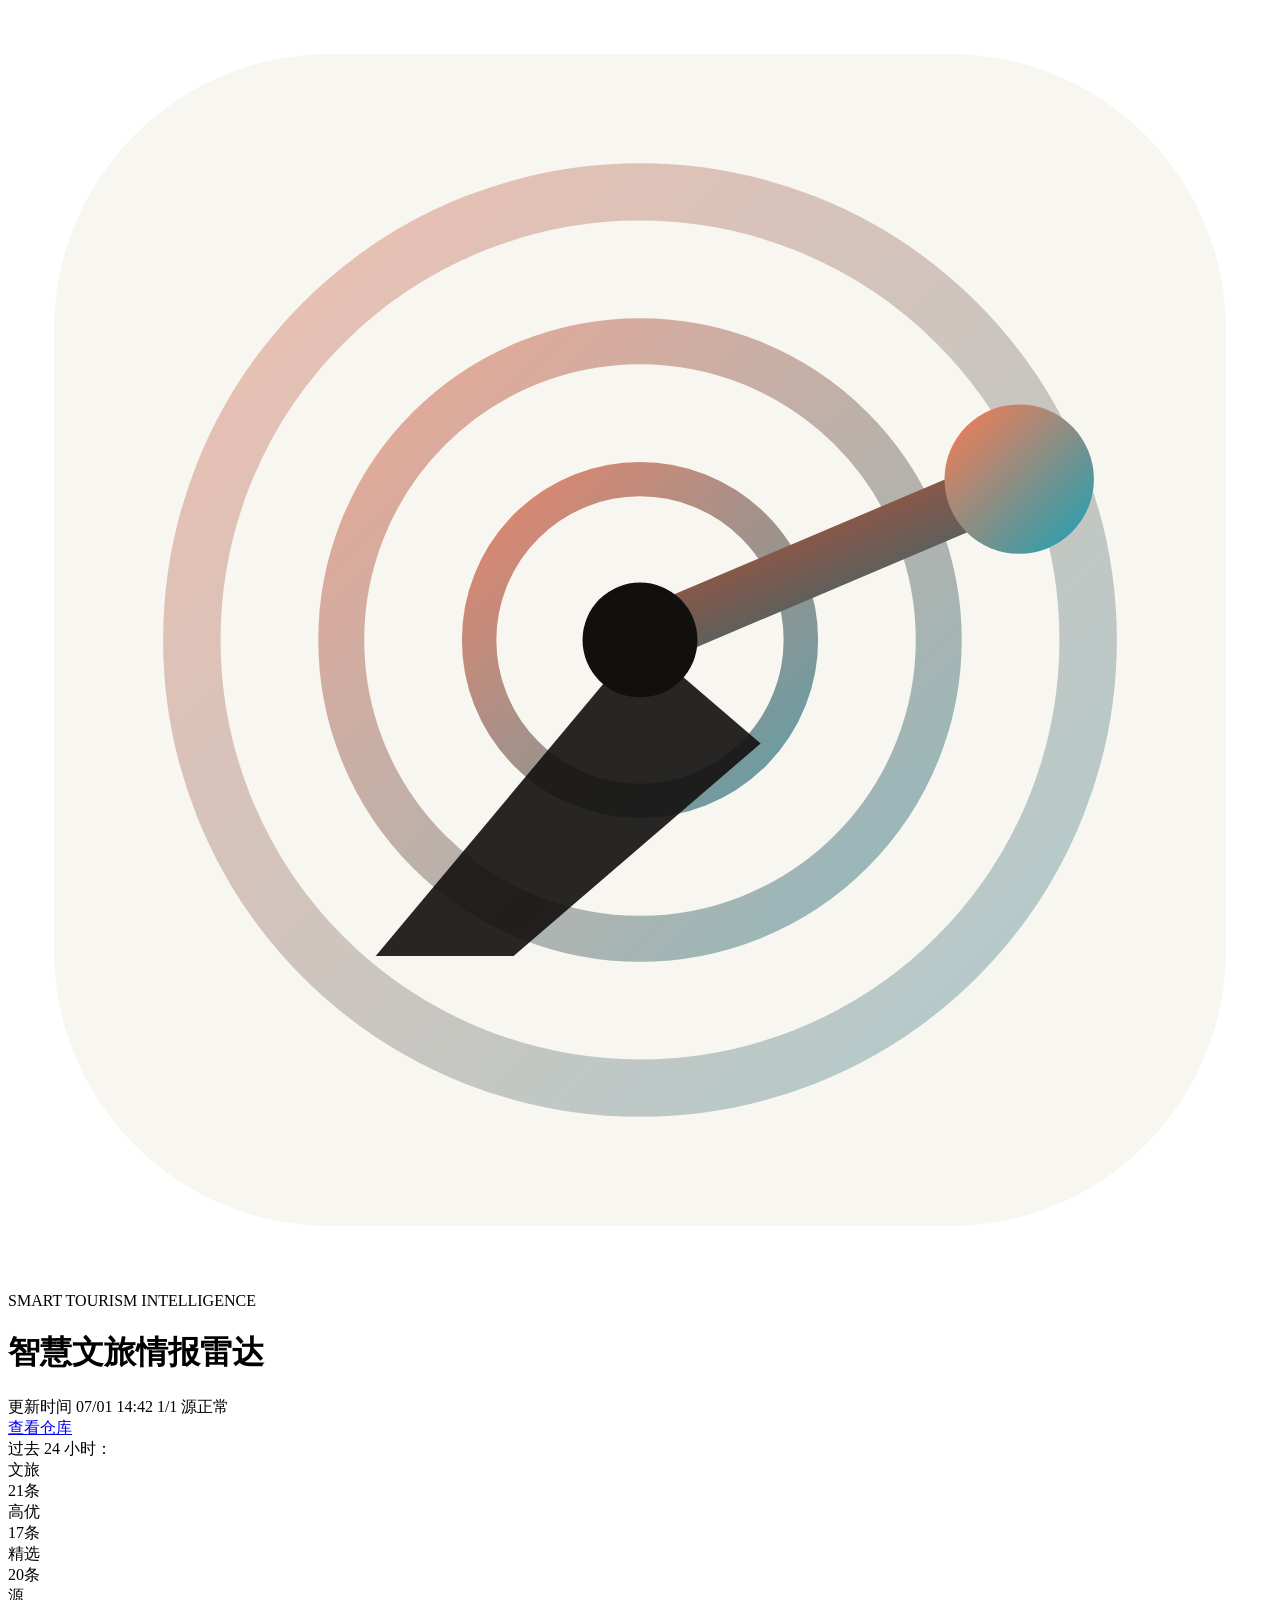
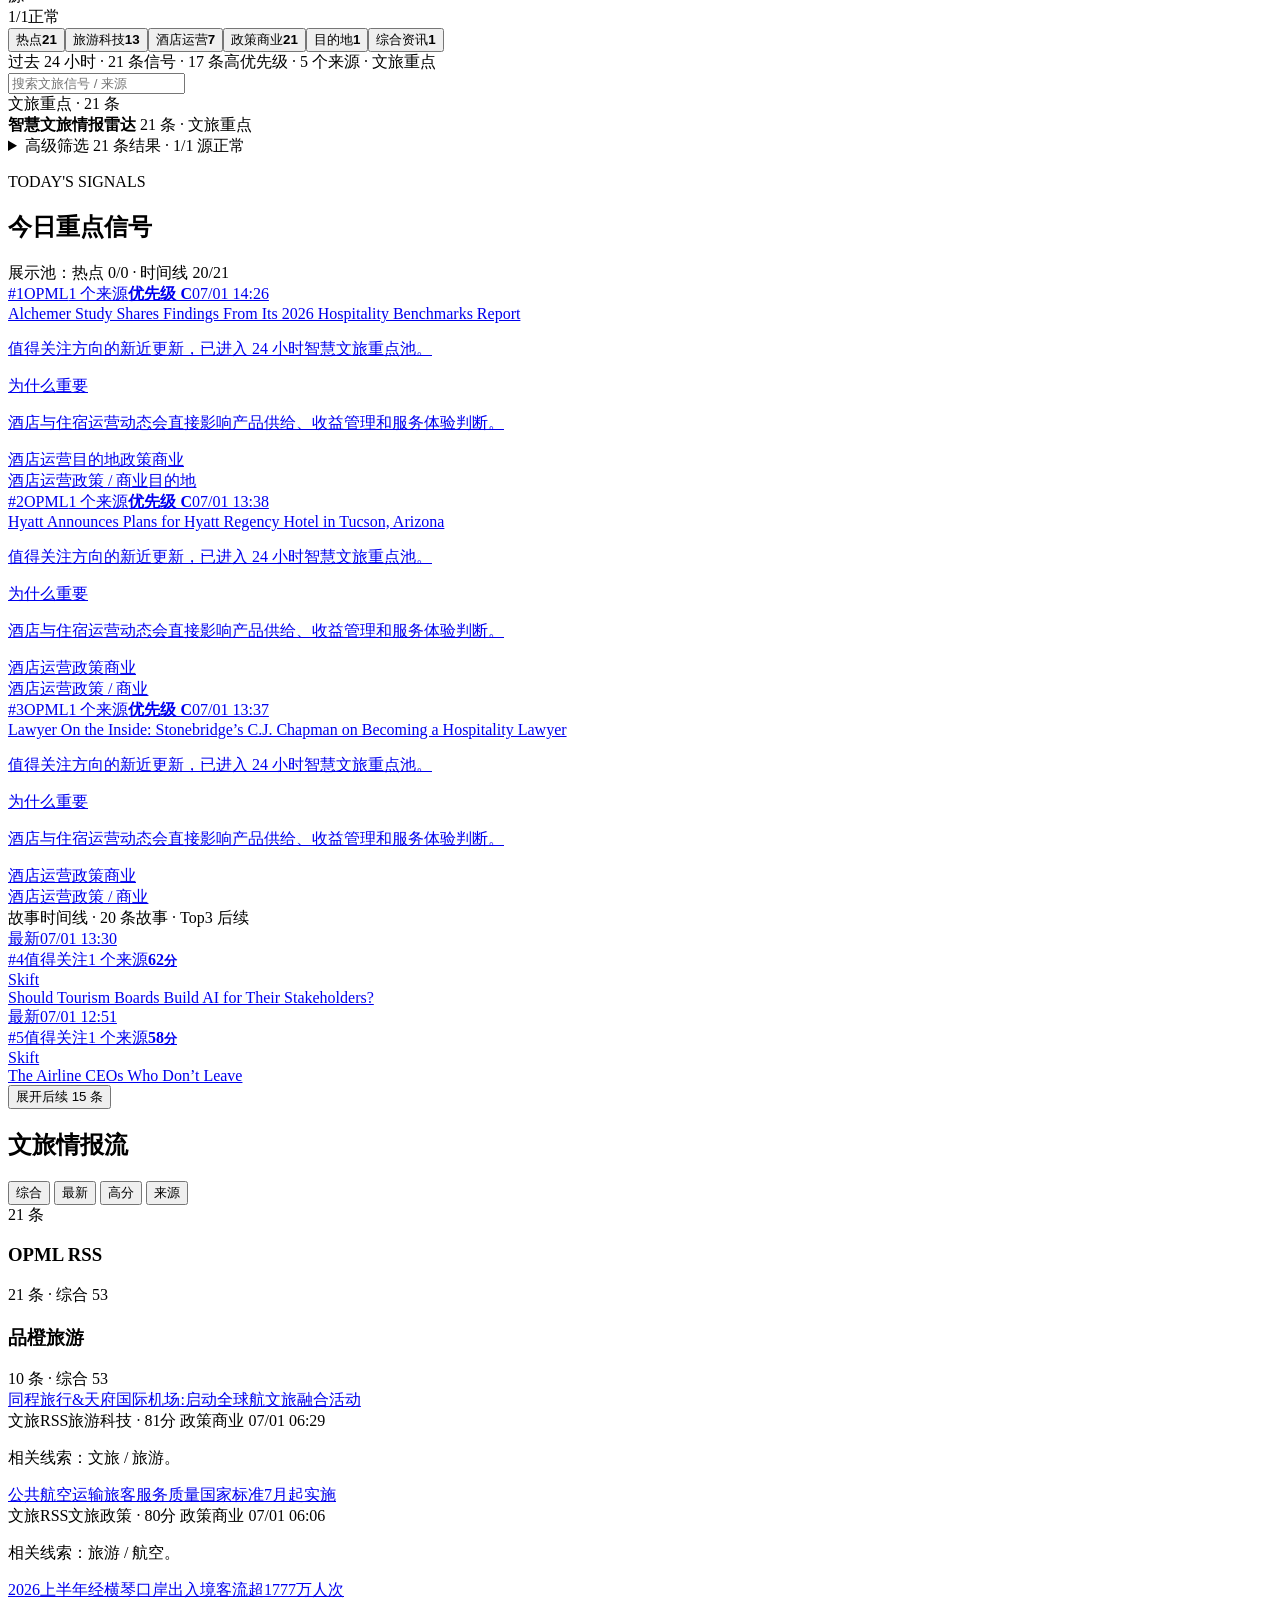
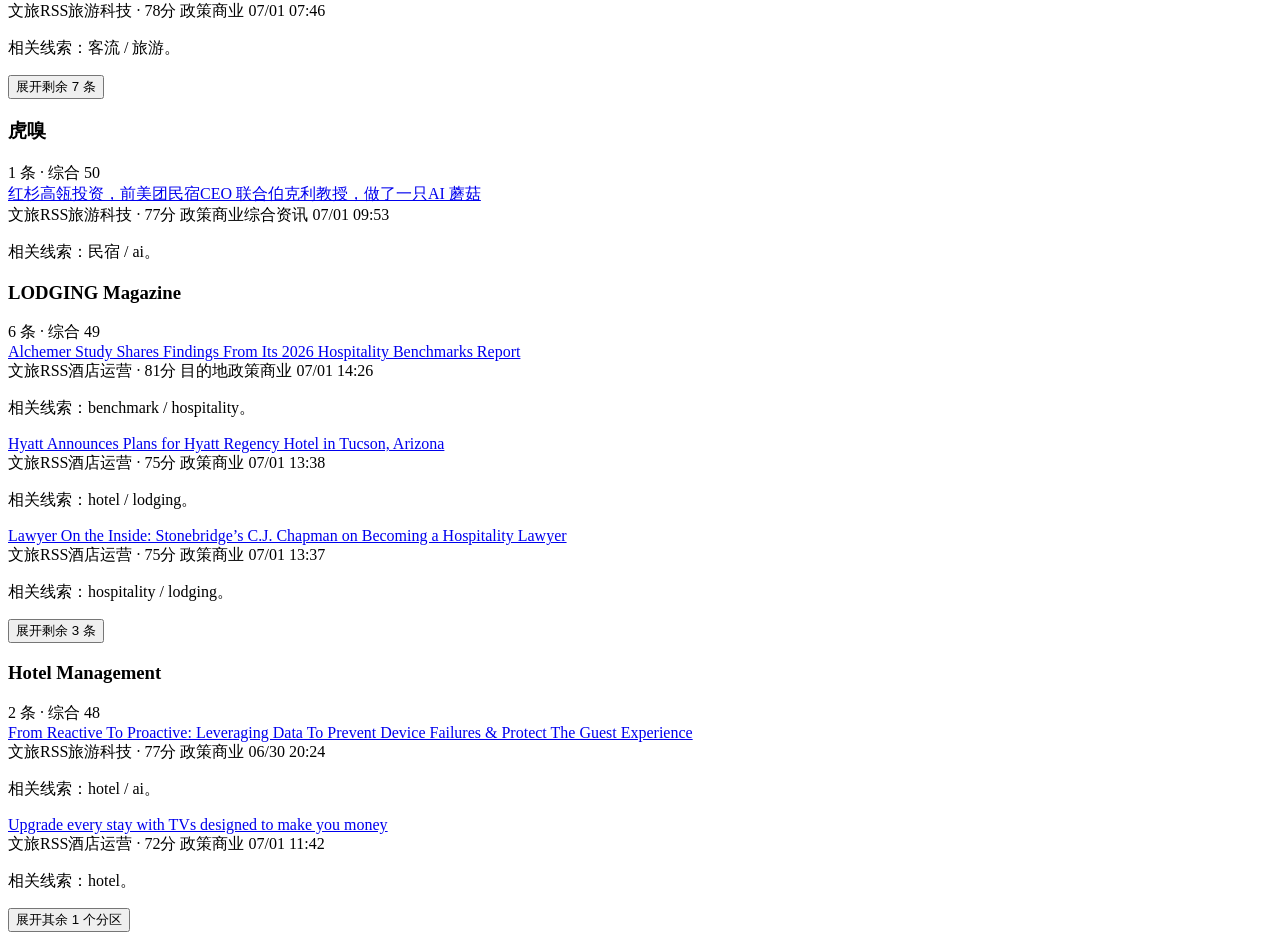
==== index.html @ 6b94579c "Switch site to smart tourism news" ====
<!doctype html>
<html lang="zh-CN">
  <head>
    <meta charset="UTF-8" />
    <meta name="viewport" content="width=device-width, initial-scale=1.0" />
    <title>智慧文旅情报雷达｜24 小时行业更新</title>
    <meta
      name="description"
      content="自动整理过去 24 小时值得看的智慧文旅、旅游科技、酒店运营、目的地和政策数据更新。"
    />
    <link rel="canonical" href="https://learnprompt.github.io/ai-news-radar/" />
    <meta property="og:title" content="智慧文旅情报雷达｜24 小时行业更新" />
    <meta
      property="og:description"
      content="自动整理过去 24 小时值得看的智慧文旅、旅游科技、酒店运营、目的地和政策数据更新。"
    />
    <meta property="og:type" content="website" />
    <meta property="og:url" content="https://learnprompt.github.io/ai-news-radar/" />
    <meta property="og:site_name" content="智慧文旅情报雷达" />
    <meta name="application-name" content="智慧文旅情报雷达" />
    <meta name="theme-color" content="#f6f6f2" />
    <meta name="mobile-web-app-capable" content="yes" />
    <meta name="apple-mobile-web-app-title" content="智慧文旅情报雷达" />
    <meta name="apple-mobile-web-app-capable" content="yes" />
    <meta name="apple-mobile-web-app-status-bar-style" content="default" />
    <meta name="twitter:card" content="summary" />
    <meta name="twitter:title" content="智慧文旅情报雷达｜24 小时行业更新" />
    <meta
      name="twitter:description"
      content="自动整理过去 24 小时值得看的智慧文旅、旅游科技、酒店运营、目的地和政策数据更新。"
    />
    <link rel="icon" href="./assets/logo.svg" type="image/svg+xml" />
    <link rel="icon" href="./assets/icons/favicon-32.png" sizes="32x32" type="image/png" />
    <link rel="apple-touch-icon" href="./assets/icons/apple-touch-icon.png" sizes="180x180" />
    <link rel="manifest" href="./site.webmanifest" />
    <link rel="stylesheet" href="./assets/styles.css?v=ui-polish-0626a" />
  </head>
  <body>
    <main class="shell">
      <header class="hero">
        <div class="hero-main">
          <div class="hero-headline">
            <img class="hero-logo" src="./assets/logo.svg" alt="智慧文旅情报雷达 Logo" />
            <div>
              <p class="hero-tag">SMART TOURISM INTELLIGENCE</p>
              <h1>智慧文旅情报雷达</h1>
            </div>
          </div>
        </div>
        <div class="hero-meta">
          <span class="updated-label">更新时间</span>
          <span class="updated" id="updatedAt">加载中...</span>
          <span class="source-status-pill" id="sourceStatusPill">源状态加载中</span>
          <div class="hero-links" aria-label="项目入口">
            <a
              class="hero-link"
              href="https://github.com/mizzlelover/ai-news"
              target="_blank"
              rel="noopener noreferrer"
            >查看仓库</a>
          </div>
        </div>

        <section class="stats" id="stats"></section>

        <section class="section-nav-wrap" aria-label="内容栏目">
          <div class="section-tabs" id="sectionTabs" role="tablist" aria-label="智慧文旅情报栏目"></div>
          <div class="section-summary" id="sectionSummary">正在整理栏目...</div>
        </section>
      </header>

      <section class="primary-controls">
        <input id="searchInput" type="search" placeholder="搜索文旅信号 / 来源" />
        <div class="mode-hint" id="modeHint">文旅重点</div>
      </section>

      <div class="sticky-summary-bar" aria-label="当前视图摘要">
        <strong>智慧文旅情报雷达</strong>
        <span id="stickySummaryText">正在整理 24 小时信号...</span>
      </div>

      <details class="advanced-panel">
        <summary>
          <span>高级筛选</span>
          <span class="advanced-summary" id="advancedSummary">加载中...</span>
        </summary>
        <div class="advanced-content">
          <div class="advanced-controls">
            <label class="field">
              <span>时间范围</span>
              <select id="timeRangeSelect" aria-label="时间范围">
                <option value="24h">过去 24 小时</option>
              </select>
            </label>
            <label class="field">
              <span>来源类型</span>
              <select id="sourceTypeSelect">
                <option value="">全部来源</option>
                <option value="official">官方 / 一手</option>
                <option value="media">精选媒体 / 日报</option>
                <option value="community">综合媒体</option>
                <option value="rss">RSS / OPML</option>
                <option value="aggregate">聚合源</option>
                <option value="advanced">进阶源</option>
              </select>
            </label>
            <label class="field">
              <span>内容类型</span>
              <select id="sectionSelect"></select>
            </label>
            <label class="field">
              <span>信号等级</span>
              <select id="signalLevelSelect">
                <option value="">全部信号</option>
                <option value="high">高优先级</option>
                <option value="curated">精选 / 官方</option>
                <option value="multi">多源验证</option>
              </select>
            </label>
            <label class="field">
              <span>具体来源</span>
              <select id="siteSelect">
                <option value="">全部站点</option>
              </select>
            </label>
            <div class="field">
              <span>显示模式</span>
              <div class="mode-switch">
                <button id="modeAiBtn" class="mode-btn active" type="button">文旅重点</button>
                <button id="modeAllBtn" class="mode-btn" type="button">全量</button>
              </div>
            </div>
            <label id="allDedupeWrap" class="all-dedupe" for="allDedupeToggle">
              <input id="allDedupeToggle" type="checkbox" checked />
              <span class="all-dedupe-dot"></span>
              <span id="allDedupeLabel">去重开</span>
            </label>
          </div>
          <div class="source-health" id="sourceHealth">源状态加载中...</div>
          <details class="source-detail-panel">
            <summary>查看源状态详情</summary>
            <div class="source-health-details" id="sourceHealthDetails"></div>
            <section class="coverage-strip" id="coverageStrip" aria-label="Source coverage status"></section>
            <section class="source-status-table" id="sourceStatusTable" aria-label="源状态详情"></section>
            <section class="site-pills" id="sitePills"></section>
          </details>
        </div>
      </details>

      <section class="bole-picks-wrap" aria-label="今日 Top 3" id="bolePicksWrap">
        <div class="bole-picks-head">
          <div>
            <p class="section-eyebrow">TODAY'S SIGNALS</p>
            <h2 id="topStoriesTitle">今日重点信号</h2>
          </div>
          <div class="bole-head-tools">
            <div class="bole-view-toggle" id="boleViewToggle" hidden>
              <button id="boleHotBtn" class="mode-btn" type="button">当前热点</button>
              <button id="boleTimelineBtn" class="mode-btn" type="button">时间线</button>
            </div>
            <span id="bolePicksMeta">按评分排序</span>
          </div>
        </div>
        <div id="bolePicksList" class="bole-board"></div>
      </section>

      <section class="waytoagi-wrap">
        <div class="waytoagi-head">
          <h2>专项更新</h2>
          <div class="waytoagi-tools">
            <div class="waytoagi-switch">
              <button id="waytoagiTodayBtn" class="waytoagi-btn active" type="button">最近更新日</button>
              <button id="waytoagi7dBtn" class="waytoagi-btn" type="button">近7日</button>
            </div>
            <span id="waytoagiUpdatedAt">加载中...</span>
          </div>
        </div>
        <div id="waytoagiMeta" class="waytoagi-meta"></div>
        <div id="waytoagiList" class="waytoagi-list"></div>
      </section>

      <section class="list-wrap">
        <div class="list-head">
          <h2 id="listTitle">全量文旅情报源</h2>
          <div class="list-head-tools">
            <div class="list-sort-tools" id="listSortTools" role="group" aria-label="全量列表排序">
              <button class="list-sort-btn active" type="button" data-sort="priority" title="综合来源权重、文旅相关度、新鲜度与信号强度">综合</button>
              <button class="list-sort-btn" type="button" data-sort="latest" title="按发布时间或发现时间倒序">最新</button>
              <button class="list-sort-btn" type="button" data-sort="ai" title="按高相关度信号倒序">高分</button>
              <button class="list-sort-btn" type="button" data-sort="source" title="按来源聚合度整理">来源</button>
            </div>
            <span id="resultCount">0 条</span>
          </div>
        </div>
        <div id="newsList" class="news-list"></div>
      </section>

    </main>

    <template id="itemTpl">
      <article class="news-card">
        <a class="title" target="_blank" rel="noopener noreferrer"></a>
        <div class="meta-row">
          <span class="site"></span>
          <span class="category"></span>
          <span class="source"></span>
          <time class="time"></time>
        </div>
        <p class="news-summary"></p>
      </article>
    </template>

    <script src="https://cdn.jsdelivr.net/npm/gsap@3.13.0/dist/gsap.min.js" integrity="sha384-HOvlOYPIs/zjoIkWUGXkVmXsjr8GuZLV+Q+rcPwmJOVZVpvTSXQChiN4t9Euv9Vc" crossorigin="anonymous" defer></script>
    <script src="./assets/motion.js?v=ui-adjustment-0620a" defer></script>
    <script src="./assets/app.js?v=ui-polish-0626a" defer></script>
  </body>
</html>
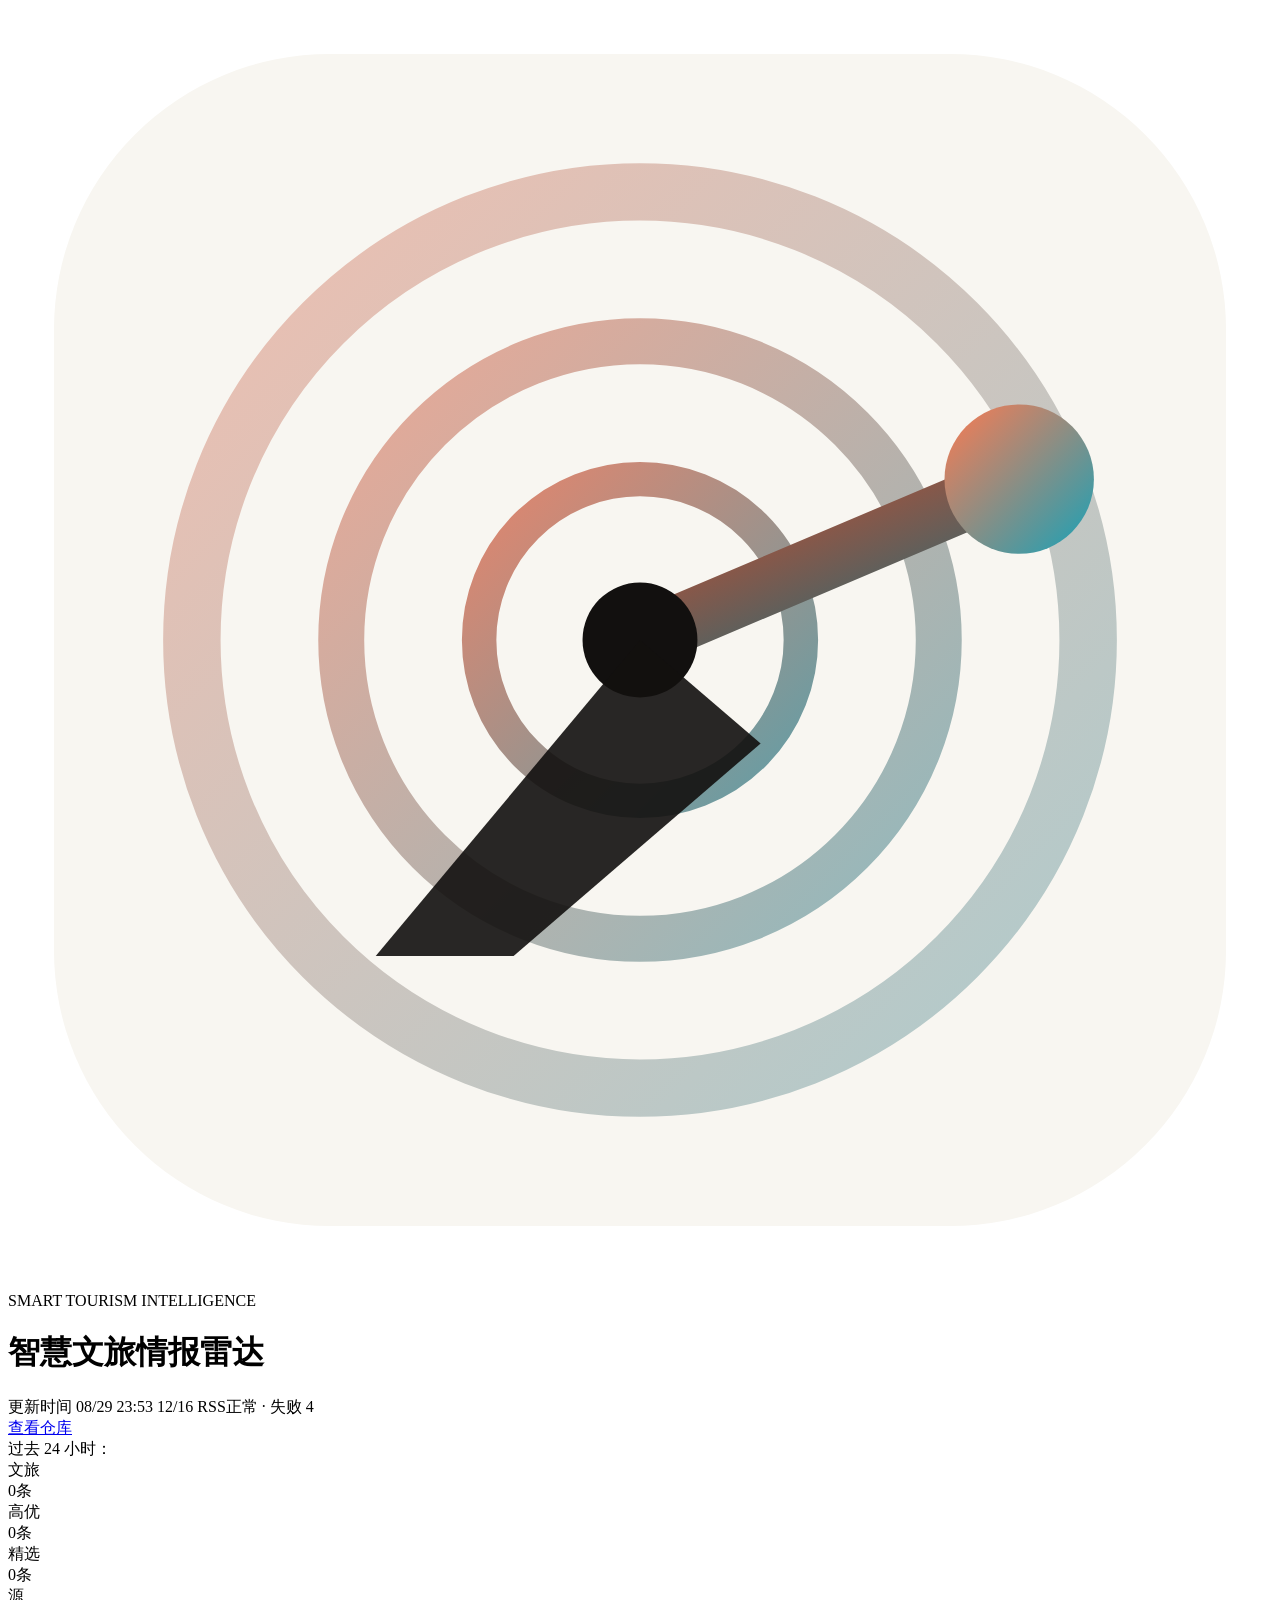
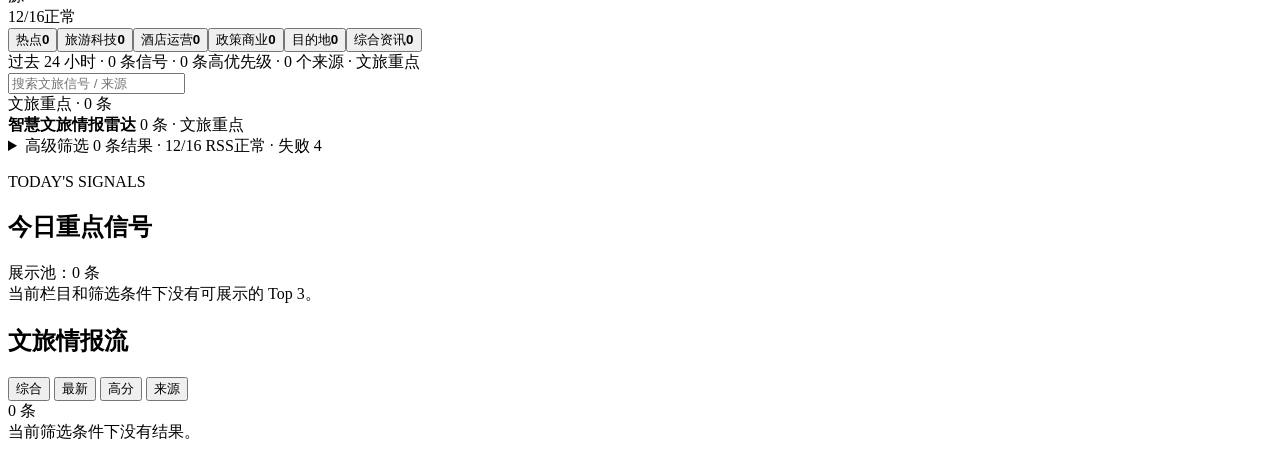
==== commit 5ea258c1: "docs: rename project to private intelligence observatory" ====
--- a/index.html
+++ b/index.html
@@ -54,7 +54,7 @@
           <div class="hero-links" aria-label="项目入口">
             <a
               class="hero-link"
-              href="https://github.com/mizzlelover/ai-news"
+              href="https://github.com/mizzlelover/private-intelligence-observatory"
               target="_blank"
               rel="noopener noreferrer"
             >查看仓库</a>
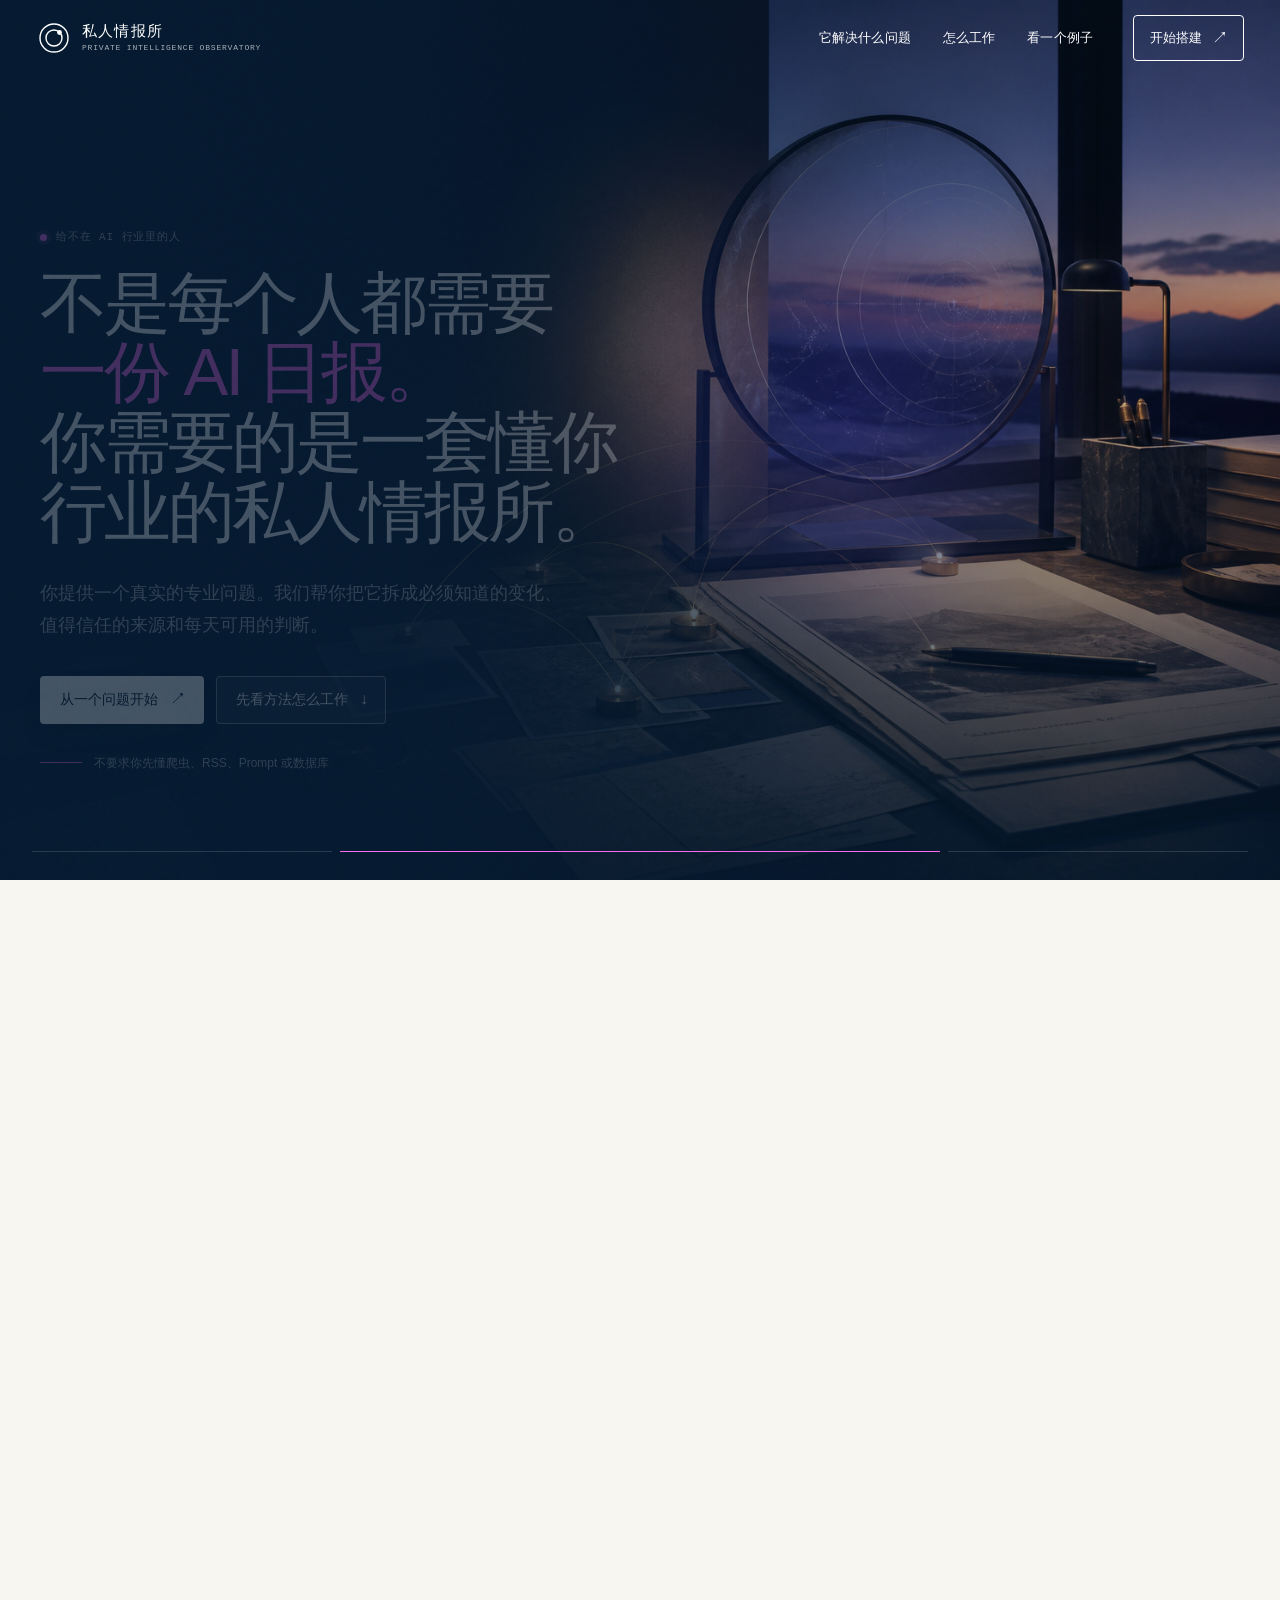
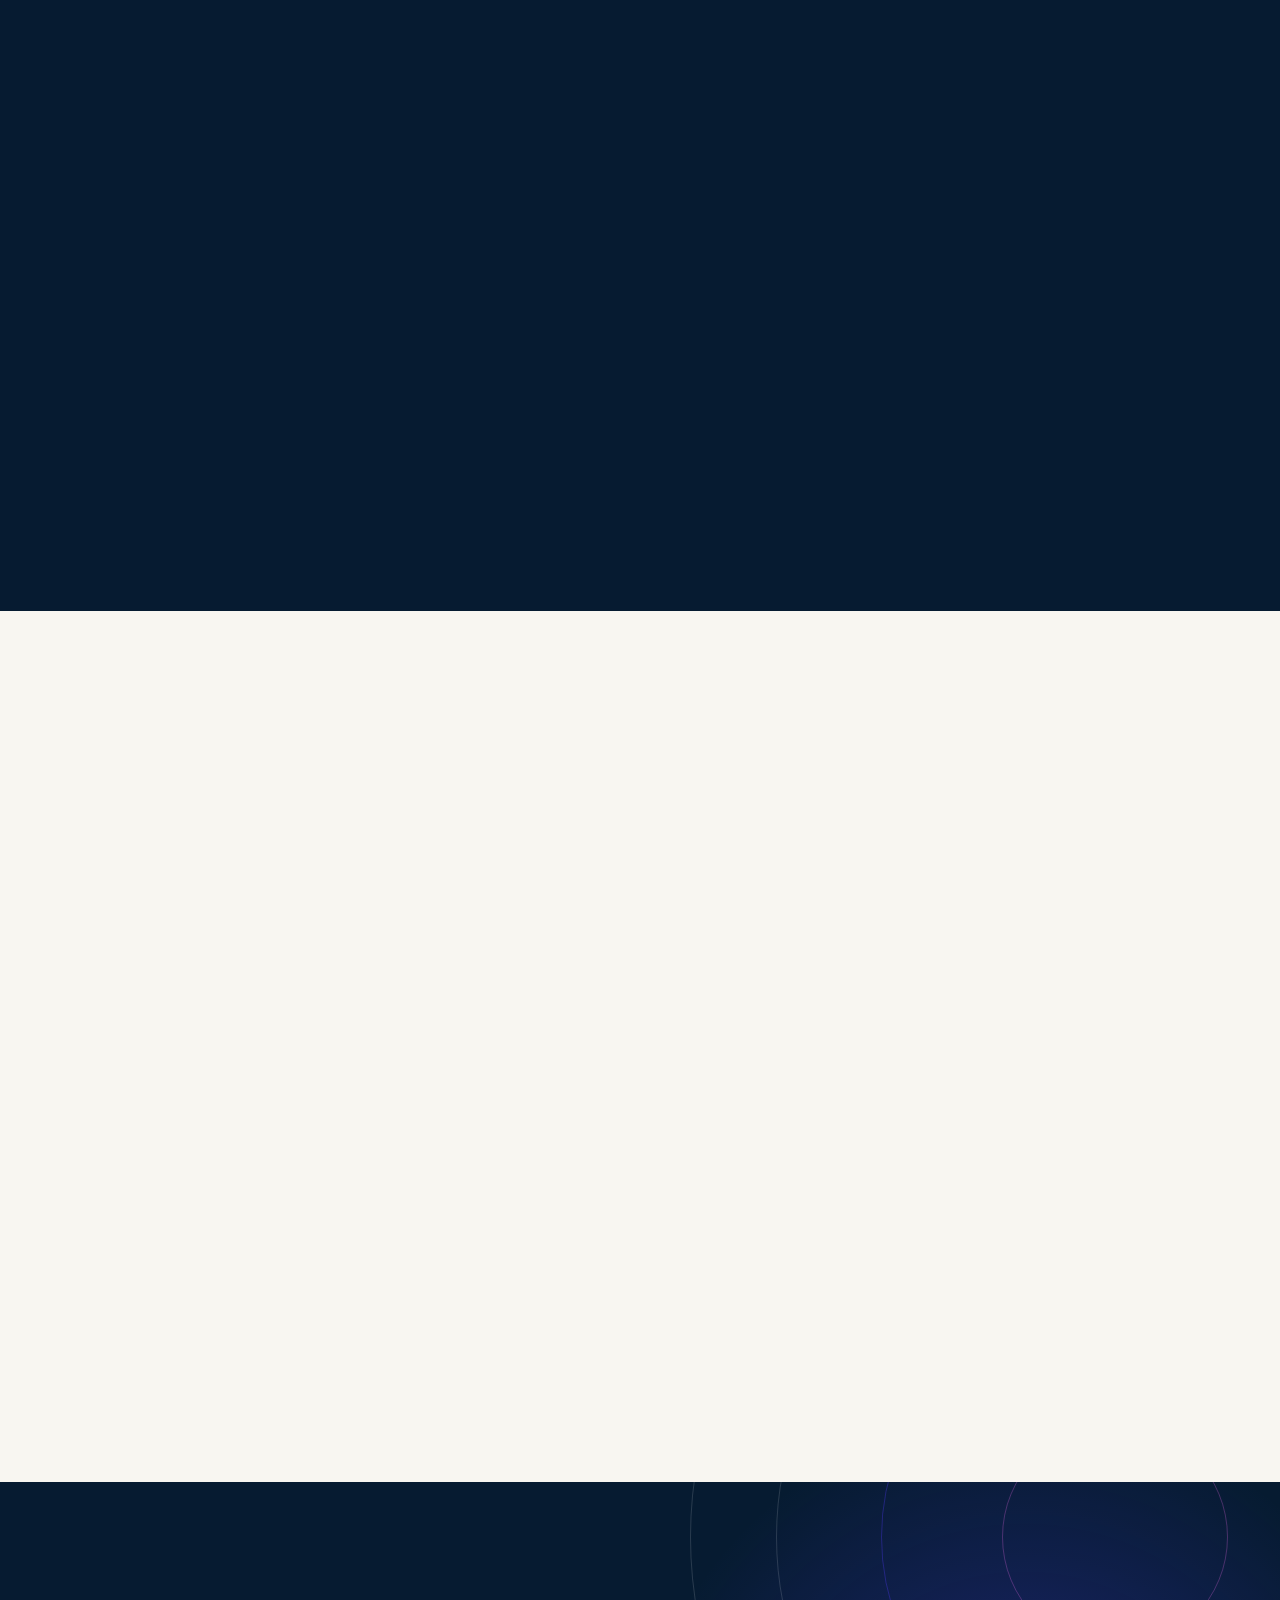
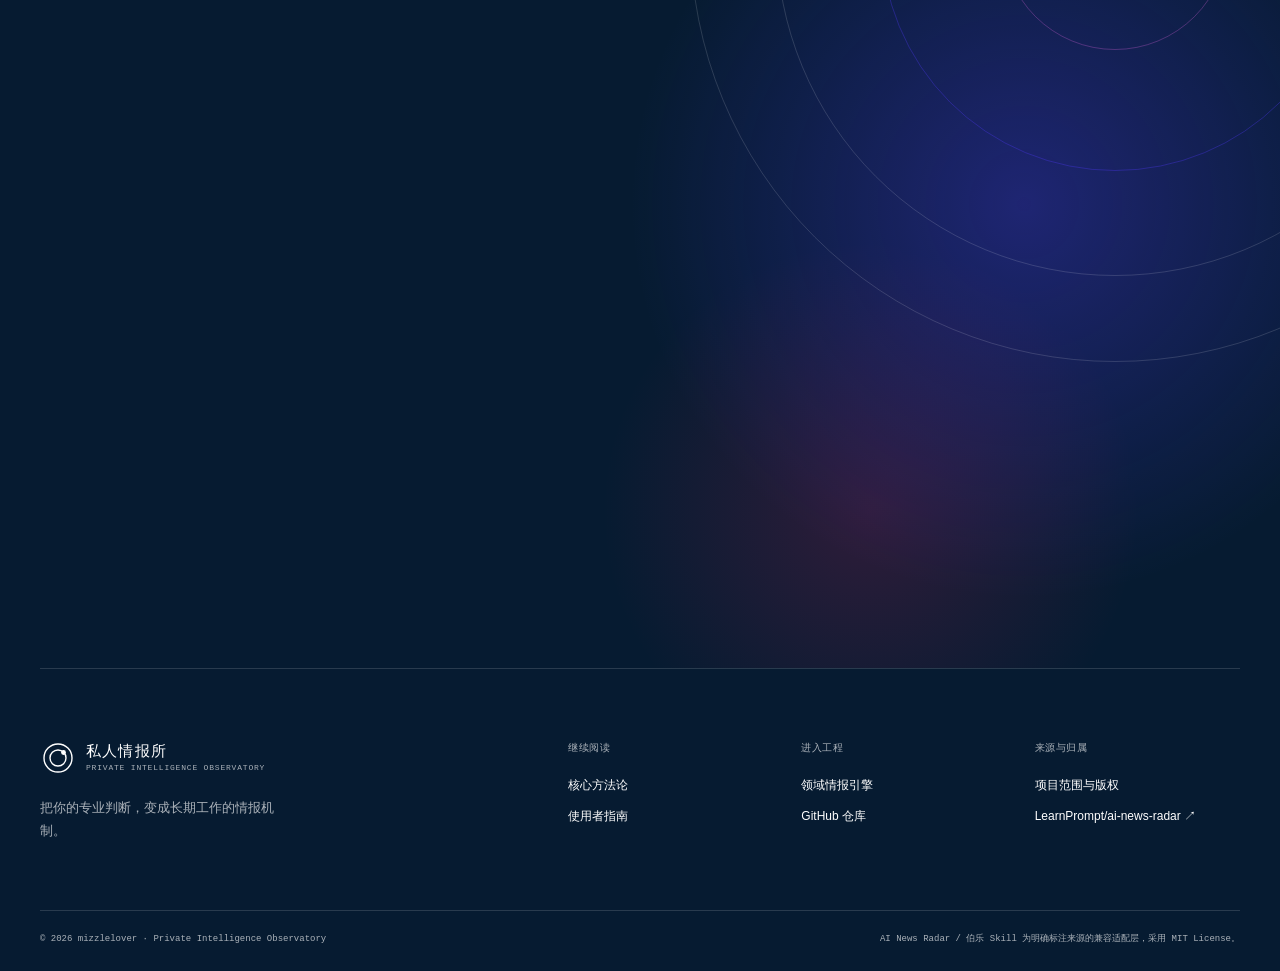
==== commit 0cc81829: "feat: make observatory the public home" ====
--- a/index.html
+++ b/index.html
@@ -1,217 +1,27 @@
 <!doctype html>
 <html lang="zh-CN">
   <head>
-    <meta charset="UTF-8" />
-    <meta name="viewport" content="width=device-width, initial-scale=1.0" />
-    <title>智慧文旅情报雷达｜24 小时行业更新</title>
-    <meta
-      name="description"
-      content="自动整理过去 24 小时值得看的智慧文旅、旅游科技、酒店运营、目的地和政策数据更新。"
-    />
-    <link rel="canonical" href="https://learnprompt.github.io/ai-news-radar/" />
-    <meta property="og:title" content="智慧文旅情报雷达｜24 小时行业更新" />
-    <meta
-      property="og:description"
-      content="自动整理过去 24 小时值得看的智慧文旅、旅游科技、酒店运营、目的地和政策数据更新。"
-    />
-    <meta property="og:type" content="website" />
-    <meta property="og:url" content="https://learnprompt.github.io/ai-news-radar/" />
-    <meta property="og:site_name" content="智慧文旅情报雷达" />
-    <meta name="application-name" content="智慧文旅情报雷达" />
-    <meta name="theme-color" content="#f6f6f2" />
-    <meta name="mobile-web-app-capable" content="yes" />
-    <meta name="apple-mobile-web-app-title" content="智慧文旅情报雷达" />
-    <meta name="apple-mobile-web-app-capable" content="yes" />
-    <meta name="apple-mobile-web-app-status-bar-style" content="default" />
-    <meta name="twitter:card" content="summary" />
-    <meta name="twitter:title" content="智慧文旅情报雷达｜24 小时行业更新" />
-    <meta
-      name="twitter:description"
-      content="自动整理过去 24 小时值得看的智慧文旅、旅游科技、酒店运营、目的地和政策数据更新。"
-    />
-    <link rel="icon" href="./assets/logo.svg" type="image/svg+xml" />
-    <link rel="icon" href="./assets/icons/favicon-32.png" sizes="32x32" type="image/png" />
-    <link rel="apple-touch-icon" href="./assets/icons/apple-touch-icon.png" sizes="180x180" />
-    <link rel="manifest" href="./site.webmanifest" />
-    <link rel="stylesheet" href="./assets/styles.css?v=ui-polish-0626a" />
+    <meta charset="utf-8" />
+    <meta name="viewport" content="width=device-width, initial-scale=1" />
+    <meta name="theme-color" content="#061B31" />
+    <meta http-equiv="refresh" content="0; url=./demo/" />
+    <link rel="canonical" href="https://mizzlelover.github.io/private-intelligence-observatory/demo/" />
+    <title>私人情报所｜为你的专业领域建立自己的情报系统</title>
+    <meta name="description" content="你提供专业问题，私人情报所把它变成长期工作的情报机制。" />
+    <style>
+      :root { color-scheme: dark; }
+      body { min-height: 100vh; margin: 0; display: grid; place-items: center; color: #FFFFFF; background: #061B31; font: 16px/1.7 -apple-system, BlinkMacSystemFont, "PingFang SC", "Microsoft YaHei", sans-serif; }
+      main { width: min(640px, calc(100% - 48px)); }
+      p { color: rgb(255 255 255 / 66%); }
+      a { display: inline-block; margin-top: 12px; padding: 12px 18px; color: #061B31; background: #FFFFFF; text-decoration: none; border-radius: 4px; }
+    </style>
   </head>
   <body>
-    <main class="shell">
-      <header class="hero">
-        <div class="hero-main">
-          <div class="hero-headline">
-            <img class="hero-logo" src="./assets/logo.svg" alt="智慧文旅情报雷达 Logo" />
-            <div>
-              <p class="hero-tag">SMART TOURISM INTELLIGENCE</p>
-              <h1>智慧文旅情报雷达</h1>
-            </div>
-          </div>
-        </div>
-        <div class="hero-meta">
-          <span class="updated-label">更新时间</span>
-          <span class="updated" id="updatedAt">加载中...</span>
-          <span class="source-status-pill" id="sourceStatusPill">源状态加载中</span>
-          <div class="hero-links" aria-label="项目入口">
-            <a
-              class="hero-link"
-              href="https://github.com/mizzlelover/private-intelligence-observatory"
-              target="_blank"
-              rel="noopener noreferrer"
-            >查看仓库</a>
-          </div>
-        </div>
-
-        <section class="stats" id="stats"></section>
-
-        <section class="section-nav-wrap" aria-label="内容栏目">
-          <div class="section-tabs" id="sectionTabs" role="tablist" aria-label="智慧文旅情报栏目"></div>
-          <div class="section-summary" id="sectionSummary">正在整理栏目...</div>
-        </section>
-      </header>
-
-      <section class="primary-controls">
-        <input id="searchInput" type="search" placeholder="搜索文旅信号 / 来源" />
-        <div class="mode-hint" id="modeHint">文旅重点</div>
-      </section>
-
-      <div class="sticky-summary-bar" aria-label="当前视图摘要">
-        <strong>智慧文旅情报雷达</strong>
-        <span id="stickySummaryText">正在整理 24 小时信号...</span>
-      </div>
-
-      <details class="advanced-panel">
-        <summary>
-          <span>高级筛选</span>
-          <span class="advanced-summary" id="advancedSummary">加载中...</span>
-        </summary>
-        <div class="advanced-content">
-          <div class="advanced-controls">
-            <label class="field">
-              <span>时间范围</span>
-              <select id="timeRangeSelect" aria-label="时间范围">
-                <option value="24h">过去 24 小时</option>
-              </select>
-            </label>
-            <label class="field">
-              <span>来源类型</span>
-              <select id="sourceTypeSelect">
-                <option value="">全部来源</option>
-                <option value="official">官方 / 一手</option>
-                <option value="media">精选媒体 / 日报</option>
-                <option value="community">综合媒体</option>
-                <option value="rss">RSS / OPML</option>
-                <option value="aggregate">聚合源</option>
-                <option value="advanced">进阶源</option>
-              </select>
-            </label>
-            <label class="field">
-              <span>内容类型</span>
-              <select id="sectionSelect"></select>
-            </label>
-            <label class="field">
-              <span>信号等级</span>
-              <select id="signalLevelSelect">
-                <option value="">全部信号</option>
-                <option value="high">高优先级</option>
-                <option value="curated">精选 / 官方</option>
-                <option value="multi">多源验证</option>
-              </select>
-            </label>
-            <label class="field">
-              <span>具体来源</span>
-              <select id="siteSelect">
-                <option value="">全部站点</option>
-              </select>
-            </label>
-            <div class="field">
-              <span>显示模式</span>
-              <div class="mode-switch">
-                <button id="modeAiBtn" class="mode-btn active" type="button">文旅重点</button>
-                <button id="modeAllBtn" class="mode-btn" type="button">全量</button>
-              </div>
-            </div>
-            <label id="allDedupeWrap" class="all-dedupe" for="allDedupeToggle">
-              <input id="allDedupeToggle" type="checkbox" checked />
-              <span class="all-dedupe-dot"></span>
-              <span id="allDedupeLabel">去重开</span>
-            </label>
-          </div>
-          <div class="source-health" id="sourceHealth">源状态加载中...</div>
-          <details class="source-detail-panel">
-            <summary>查看源状态详情</summary>
-            <div class="source-health-details" id="sourceHealthDetails"></div>
-            <section class="coverage-strip" id="coverageStrip" aria-label="Source coverage status"></section>
-            <section class="source-status-table" id="sourceStatusTable" aria-label="源状态详情"></section>
-            <section class="site-pills" id="sitePills"></section>
-          </details>
-        </div>
-      </details>
-
-      <section class="bole-picks-wrap" aria-label="今日 Top 3" id="bolePicksWrap">
-        <div class="bole-picks-head">
-          <div>
-            <p class="section-eyebrow">TODAY'S SIGNALS</p>
-            <h2 id="topStoriesTitle">今日重点信号</h2>
-          </div>
-          <div class="bole-head-tools">
-            <div class="bole-view-toggle" id="boleViewToggle" hidden>
-              <button id="boleHotBtn" class="mode-btn" type="button">当前热点</button>
-              <button id="boleTimelineBtn" class="mode-btn" type="button">时间线</button>
-            </div>
-            <span id="bolePicksMeta">按评分排序</span>
-          </div>
-        </div>
-        <div id="bolePicksList" class="bole-board"></div>
-      </section>
-
-      <section class="waytoagi-wrap">
-        <div class="waytoagi-head">
-          <h2>专项更新</h2>
-          <div class="waytoagi-tools">
-            <div class="waytoagi-switch">
-              <button id="waytoagiTodayBtn" class="waytoagi-btn active" type="button">最近更新日</button>
-              <button id="waytoagi7dBtn" class="waytoagi-btn" type="button">近7日</button>
-            </div>
-            <span id="waytoagiUpdatedAt">加载中...</span>
-          </div>
-        </div>
-        <div id="waytoagiMeta" class="waytoagi-meta"></div>
-        <div id="waytoagiList" class="waytoagi-list"></div>
-      </section>
-
-      <section class="list-wrap">
-        <div class="list-head">
-          <h2 id="listTitle">全量文旅情报源</h2>
-          <div class="list-head-tools">
-            <div class="list-sort-tools" id="listSortTools" role="group" aria-label="全量列表排序">
-              <button class="list-sort-btn active" type="button" data-sort="priority" title="综合来源权重、文旅相关度、新鲜度与信号强度">综合</button>
-              <button class="list-sort-btn" type="button" data-sort="latest" title="按发布时间或发现时间倒序">最新</button>
-              <button class="list-sort-btn" type="button" data-sort="ai" title="按高相关度信号倒序">高分</button>
-              <button class="list-sort-btn" type="button" data-sort="source" title="按来源聚合度整理">来源</button>
-            </div>
-            <span id="resultCount">0 条</span>
-          </div>
-        </div>
-        <div id="newsList" class="news-list"></div>
-      </section>
-
+    <main>
+      <p>PRIVATE INTELLIGENCE OBSERVATORY</p>
+      <h1>私人情报所</h1>
+      <p>正在进入面向专业从业者的情报体系演示站。你提供专业问题，私人情报所负责把它变成长期工作的情报机制。</p>
+      <a href="./demo/">进入演示站 <span aria-hidden="true">↗</span></a>
     </main>
-
-    <template id="itemTpl">
-      <article class="news-card">
-        <a class="title" target="_blank" rel="noopener noreferrer"></a>
-        <div class="meta-row">
-          <span class="site"></span>
-          <span class="category"></span>
-          <span class="source"></span>
-          <time class="time"></time>
-        </div>
-        <p class="news-summary"></p>
-      </article>
-    </template>
-
-    <script src="https://cdn.jsdelivr.net/npm/gsap@3.13.0/dist/gsap.min.js" integrity="sha384-HOvlOYPIs/zjoIkWUGXkVmXsjr8GuZLV+Q+rcPwmJOVZVpvTSXQChiN4t9Euv9Vc" crossorigin="anonymous" defer></script>
-    <script src="./assets/motion.js?v=ui-adjustment-0620a" defer></script>
-    <script src="./assets/app.js?v=ui-polish-0626a" defer></script>
   </body>
 </html>
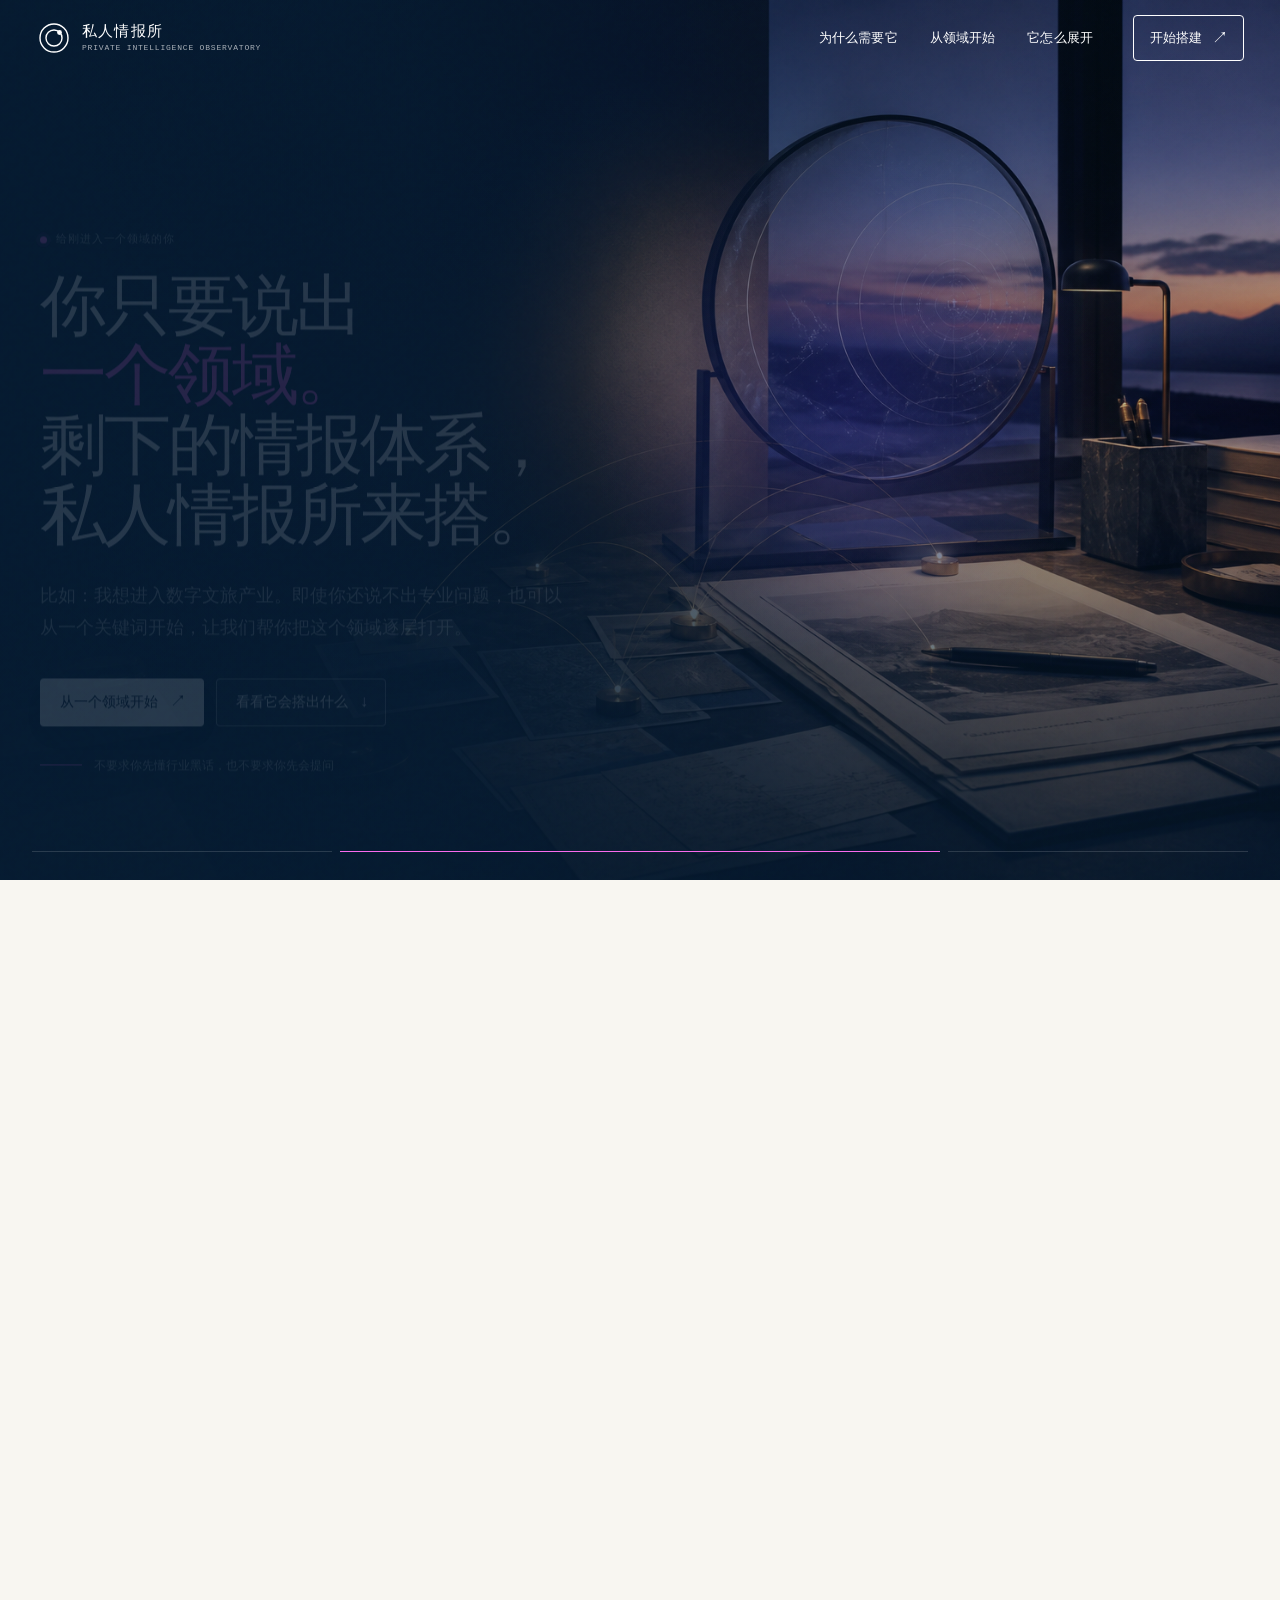
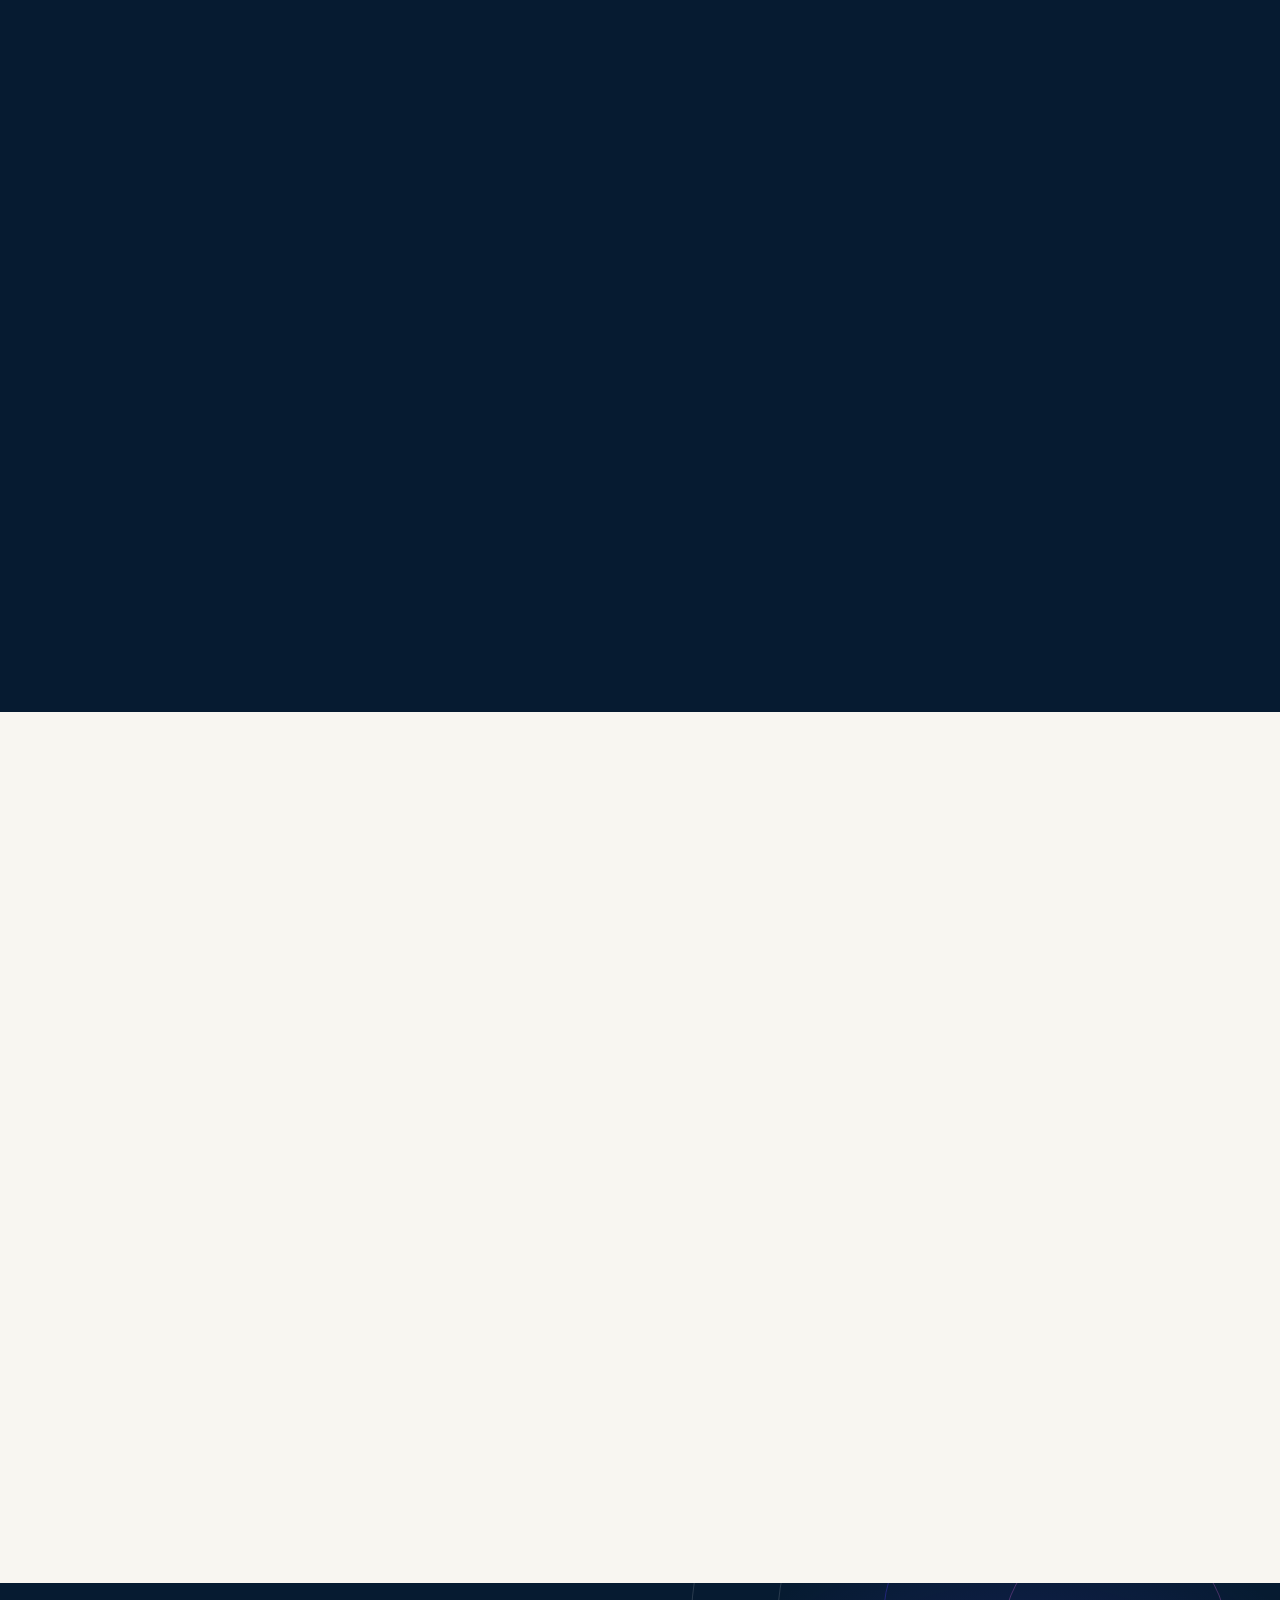
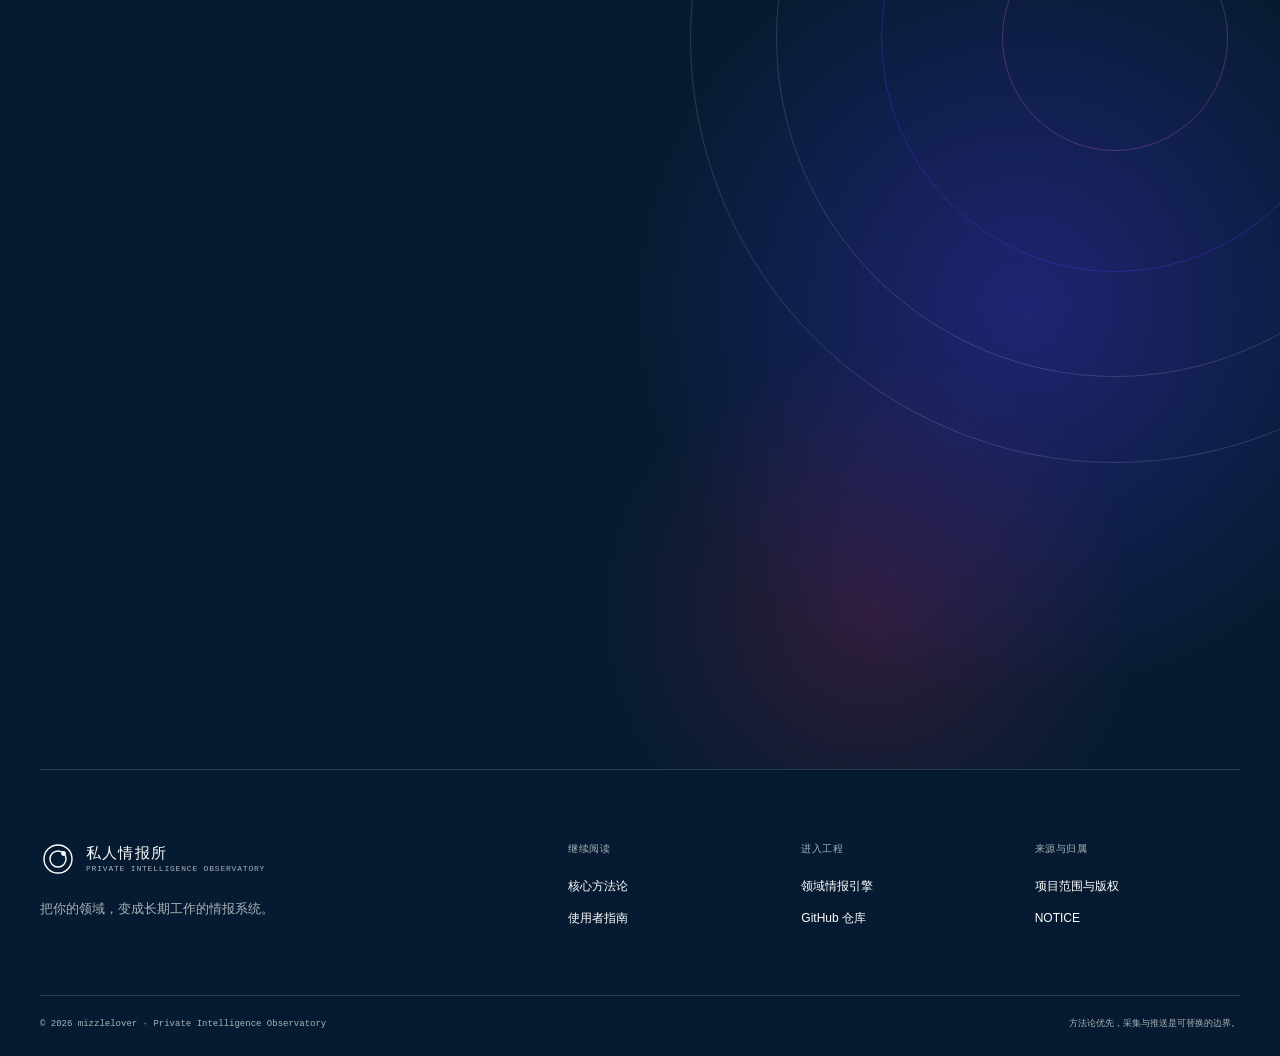
==== commit a22648fa: "feat: make domain the observatory entry point" ====
--- a/index.html
+++ b/index.html
@@ -7,7 +7,7 @@
     <meta http-equiv="refresh" content="0; url=./demo/" />
     <link rel="canonical" href="https://mizzlelover.github.io/private-intelligence-observatory/demo/" />
     <title>私人情报所｜为你的专业领域建立自己的情报系统</title>
-    <meta name="description" content="你提供专业问题，私人情报所把它变成长期工作的情报机制。" />
+    <meta name="description" content="你只需要说出一个行业、产业或领域，私人情报所帮你打开领域地图，找到人物、信源和知识引擎。" />
     <style>
       :root { color-scheme: dark; }
       body { min-height: 100vh; margin: 0; display: grid; place-items: center; color: #FFFFFF; background: #061B31; font: 16px/1.7 -apple-system, BlinkMacSystemFont, "PingFang SC", "Microsoft YaHei", sans-serif; }
@@ -20,7 +20,7 @@
     <main>
       <p>PRIVATE INTELLIGENCE OBSERVATORY</p>
       <h1>私人情报所</h1>
-      <p>正在进入面向专业从业者的情报体系演示站。你提供专业问题，私人情报所负责把它变成长期工作的情报机制。</p>
+      <p>正在进入面向专业从业者的情报体系演示站。你只需要说出一个领域，私人情报所负责帮你把它打开。</p>
       <a href="./demo/">进入演示站 <span aria-hidden="true">↗</span></a>
     </main>
   </body>
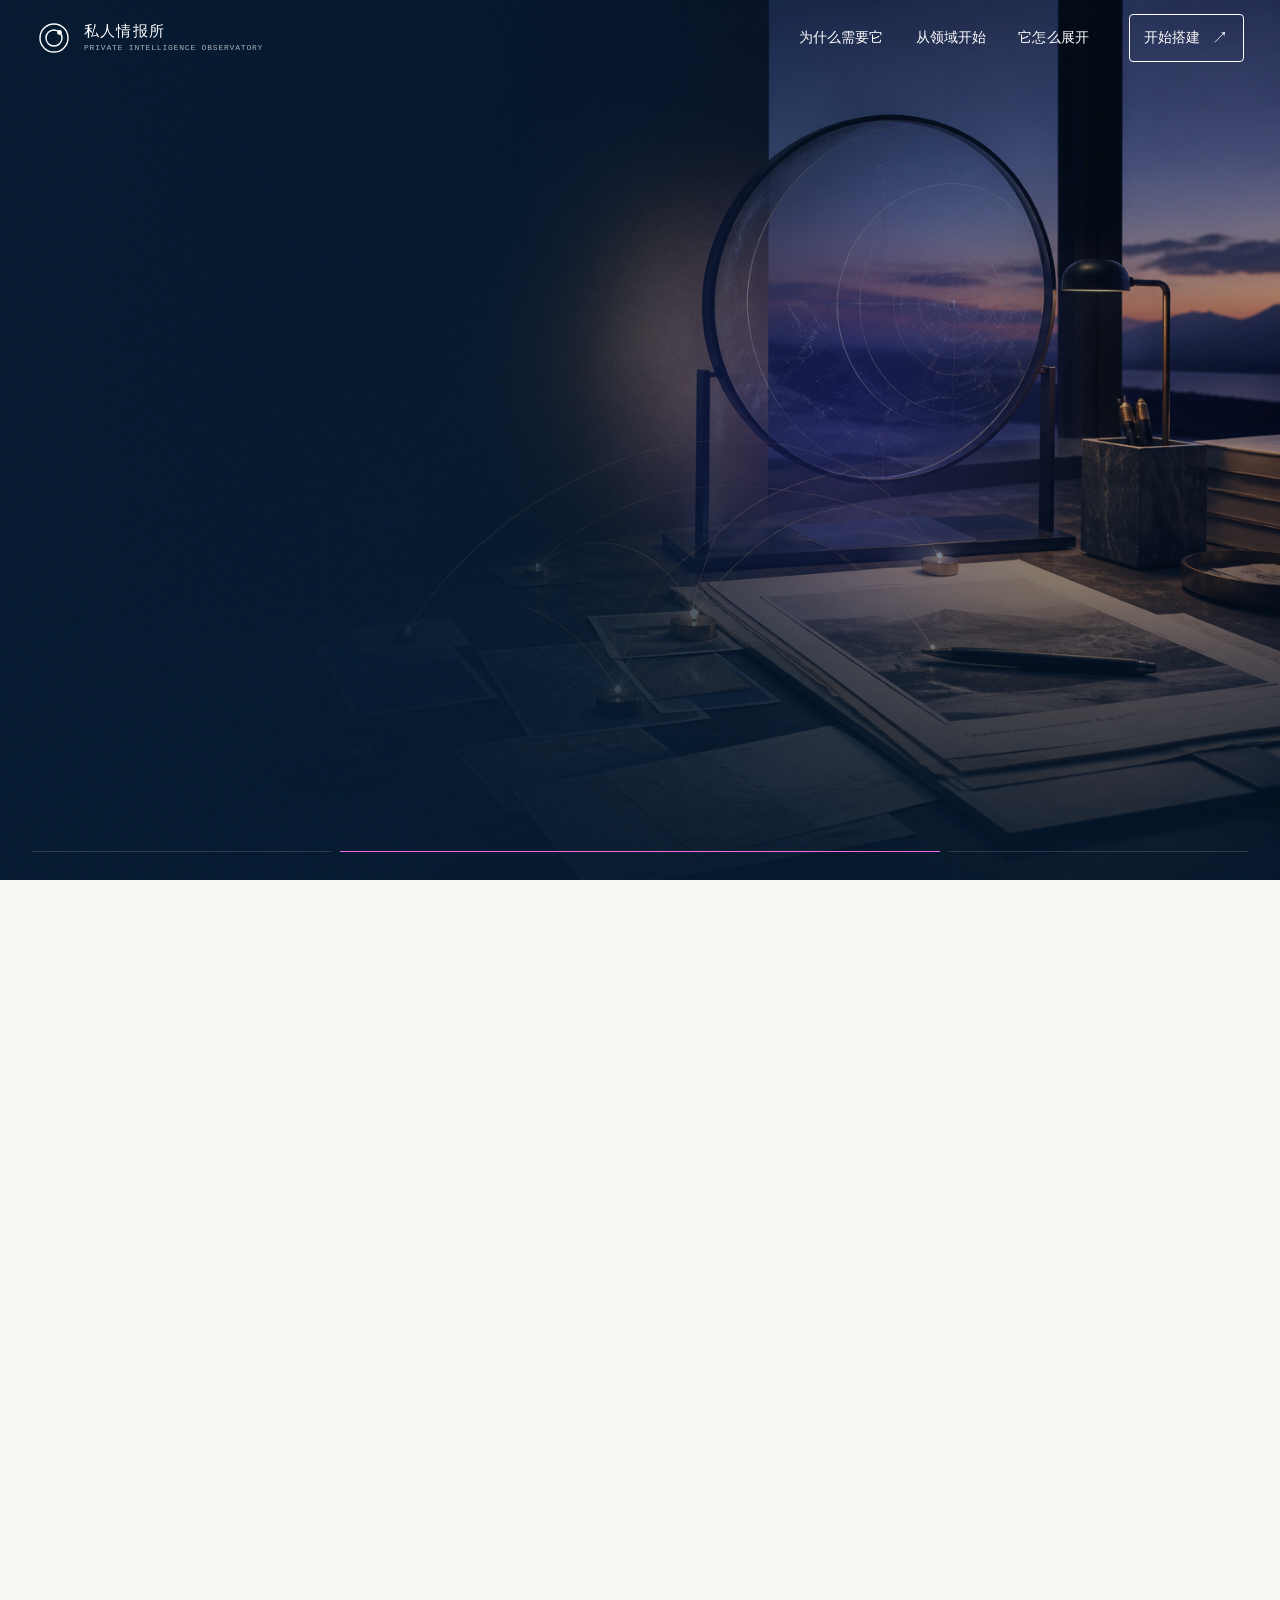
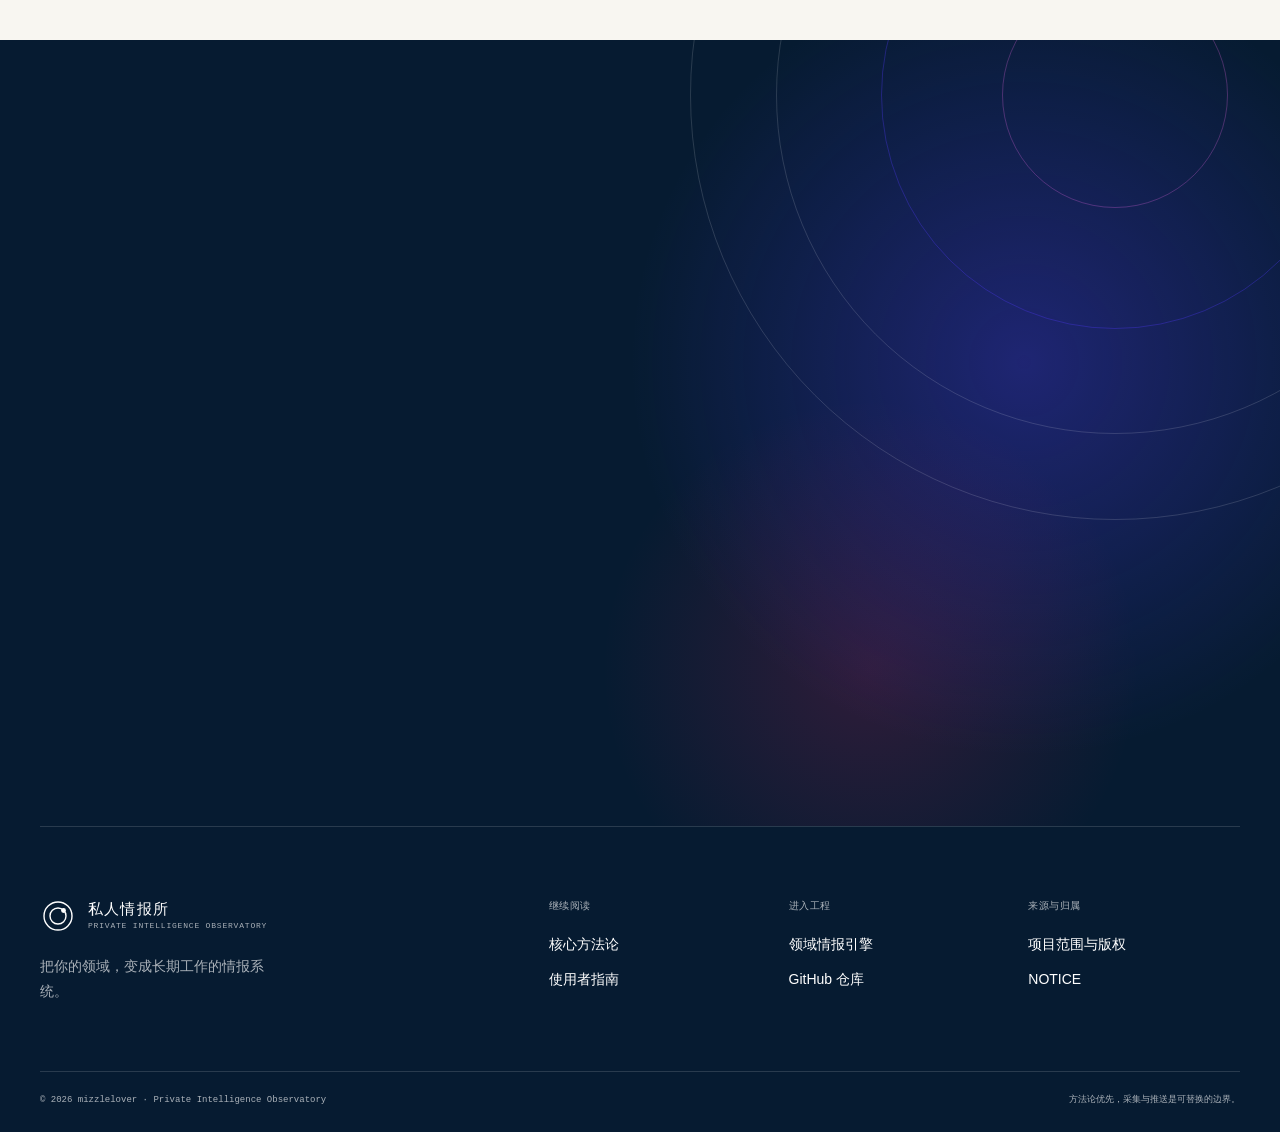
==== commit 8c9e2f39: "fix: complete release token contract" ====
--- a/index.html
+++ b/index.html
@@ -3,17 +3,54 @@
   <head>
     <meta charset="utf-8" />
     <meta name="viewport" content="width=device-width, initial-scale=1" />
-    <meta name="theme-color" content="#061B31" />
     <meta http-equiv="refresh" content="0; url=./demo/" />
     <link rel="canonical" href="https://mizzlelover.github.io/private-intelligence-observatory/demo/" />
     <title>私人情报所｜为你的专业领域建立自己的情报系统</title>
     <meta name="description" content="你只需要说出一个行业、产业或领域，私人情报所帮你打开领域地图，找到人物、信源和知识引擎。" />
     <style>
-      :root { color-scheme: dark; }
-      body { min-height: 100vh; margin: 0; display: grid; place-items: center; color: #FFFFFF; background: #061B31; font: 16px/1.7 -apple-system, BlinkMacSystemFont, "PingFang SC", "Microsoft YaHei", sans-serif; }
-      main { width: min(640px, calc(100% - 48px)); }
-      p { color: rgb(255 255 255 / 66%); }
-      a { display: inline-block; margin-top: 12px; padding: 12px 18px; color: #061B31; background: #FFFFFF; text-decoration: none; border-radius: 4px; }
+      :root {
+        --fallback-ink: #061B31;
+        --fallback-white: #FFFFFF;
+        --fallback-white-66: rgb(255 255 255 / 66%);
+        --fallback-min-height: 100vh;
+        --fallback-content-max-width: 640px;
+        --fallback-page-gutter: 48px;
+        --fallback-body-size: 16px;
+        --fallback-body-line-height: 1.7;
+        --fallback-link-margin-top: 12px;
+        --fallback-link-padding: 12px 18px;
+        --fallback-link-radius: 4px;
+        --fallback-font: -apple-system, BlinkMacSystemFont, "PingFang SC", "Microsoft YaHei", sans-serif;
+        color-scheme: dark;
+      }
+
+      body {
+        min-height: var(--fallback-min-height);
+        margin: 0;
+        display: grid;
+        place-items: center;
+        color: var(--fallback-white);
+        background: var(--fallback-ink);
+        font: var(--fallback-body-size) / var(--fallback-body-line-height) var(--fallback-font);
+      }
+
+      main {
+        width: min(var(--fallback-content-max-width), calc(100% - var(--fallback-page-gutter)));
+      }
+
+      p {
+        color: var(--fallback-white-66);
+      }
+
+      a {
+        display: inline-block;
+        margin-top: var(--fallback-link-margin-top);
+        padding: var(--fallback-link-padding);
+        color: var(--fallback-ink);
+        background: var(--fallback-white);
+        text-decoration: none;
+        border-radius: var(--fallback-link-radius);
+      }
     </style>
   </head>
   <body>
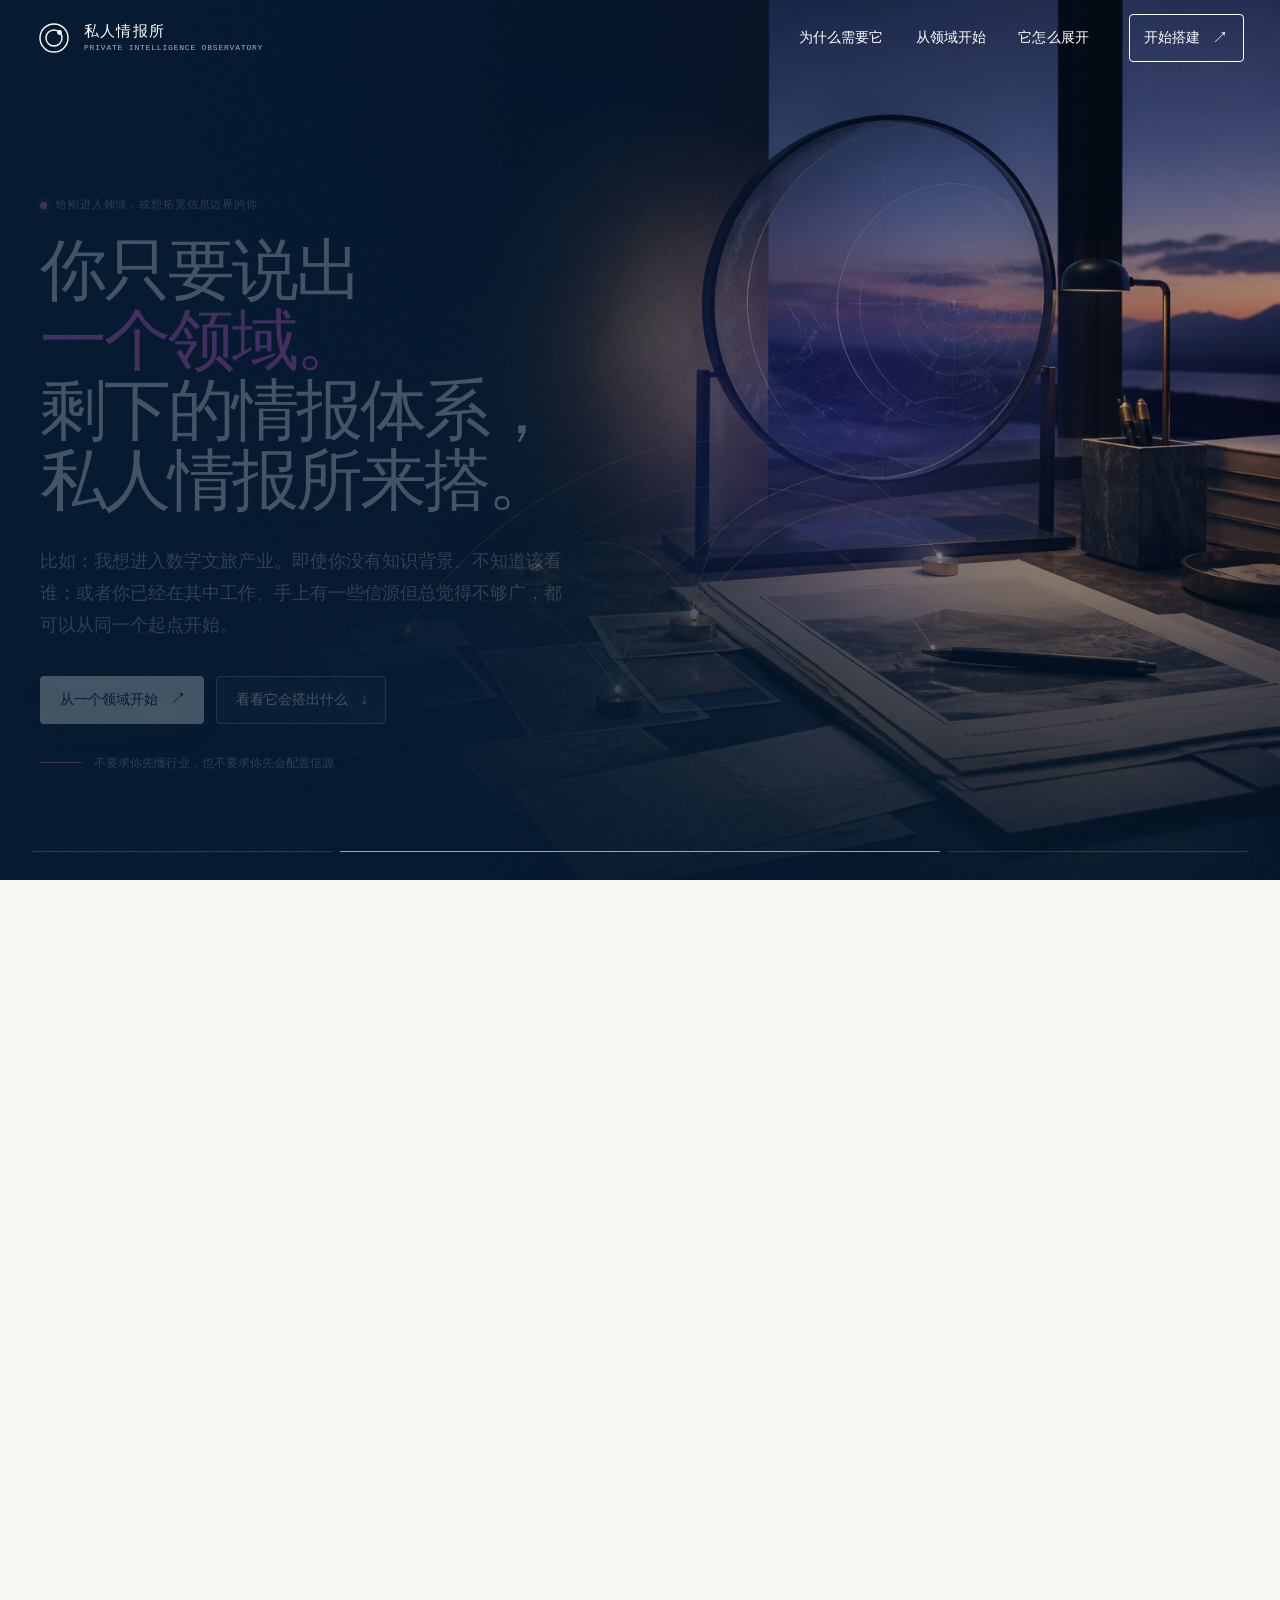
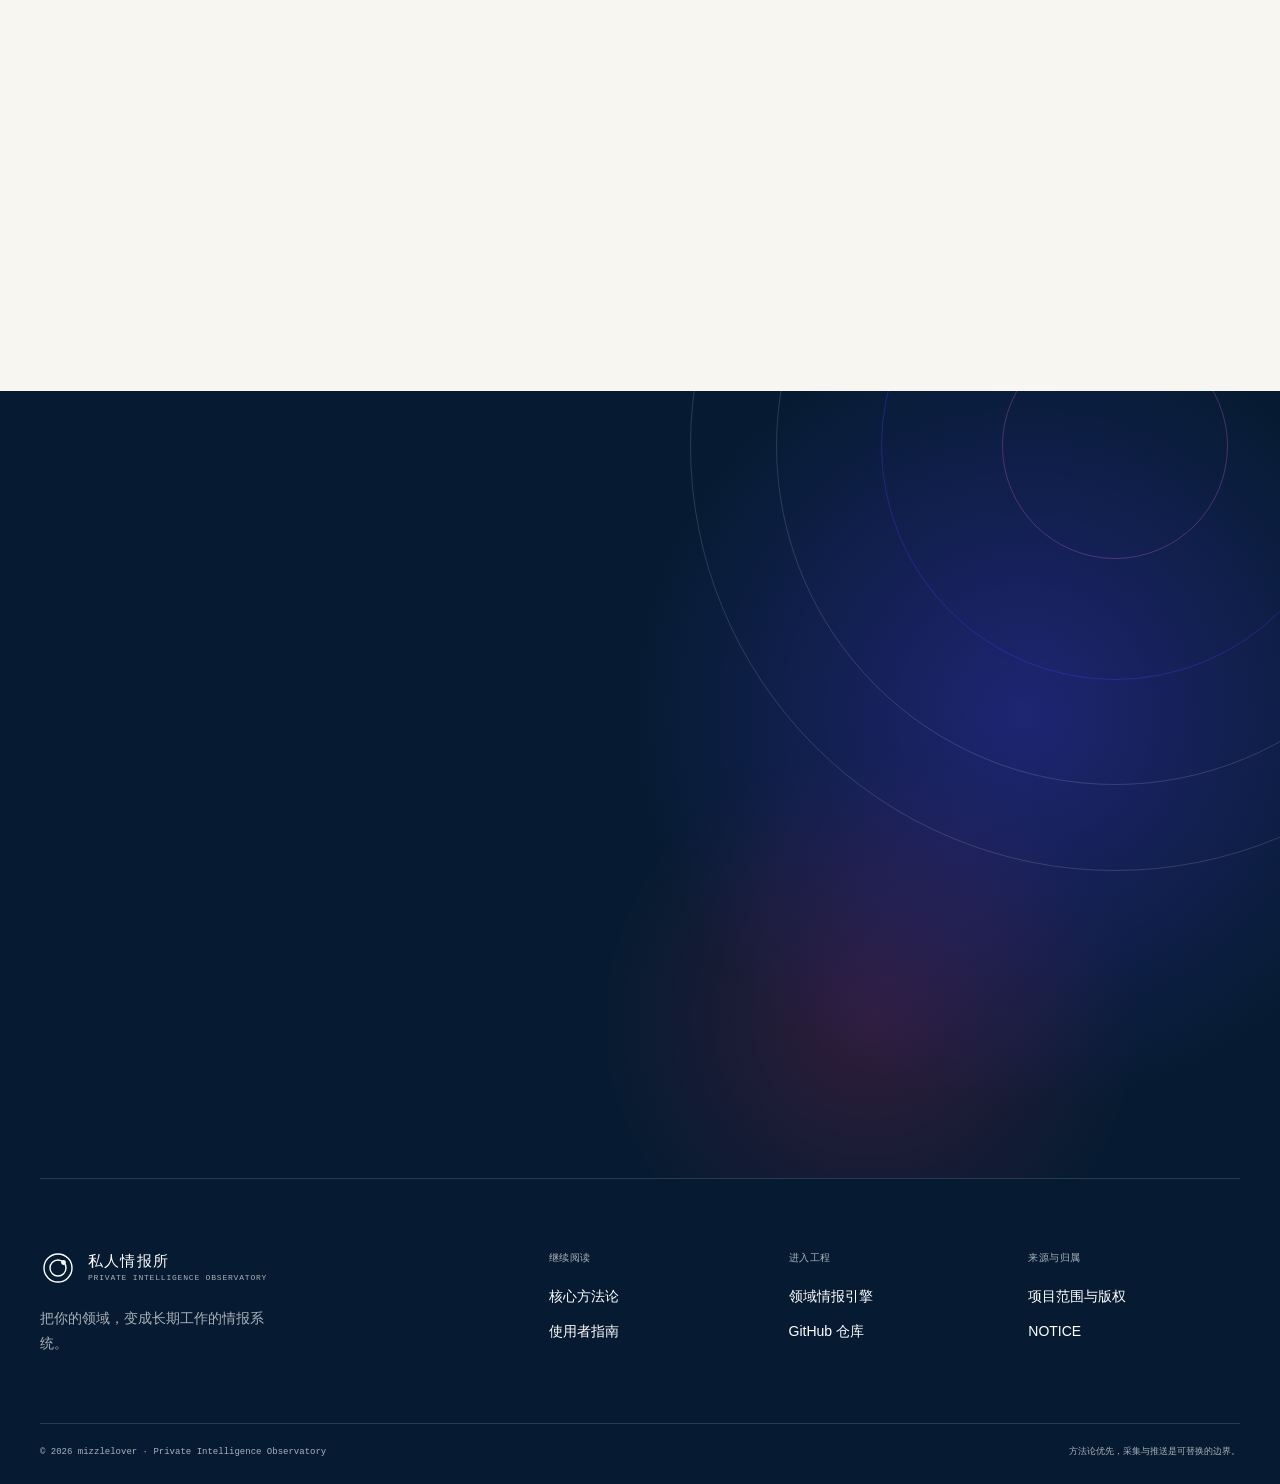
==== commit 90351309: "refine: clarify intelligence observatory audience" ====
--- a/index.html
+++ b/index.html
@@ -5,8 +5,8 @@
     <meta name="viewport" content="width=device-width, initial-scale=1" />
     <meta http-equiv="refresh" content="0; url=./demo/" />
     <link rel="canonical" href="https://mizzlelover.github.io/private-intelligence-observatory/demo/" />
-    <title>私人情报所｜为你的专业领域建立自己的情报系统</title>
-    <meta name="description" content="你只需要说出一个行业、产业或领域，私人情报所帮你打开领域地图，找到人物、信源和知识引擎。" />
+    <title>私人情报所｜从一个领域开始建立情报知识域</title>
+    <meta name="description" content="你不必先知道该看谁。私人情报所从一个领域关键词开始，帮你建立领域知识域、找到专家与信源，再持续更新和推送。" />
     <style>
       :root {
         --fallback-ink: #061B31;
@@ -57,7 +57,7 @@
     <main>
       <p>PRIVATE INTELLIGENCE OBSERVATORY</p>
       <h1>私人情报所</h1>
-      <p>正在进入面向专业从业者的情报体系演示站。你只需要说出一个领域，私人情报所负责帮你把它打开。</p>
+      <p>正在进入面向领域使用者的情报体系演示站。无论你是从零进入领域，还是已有信源但覆盖不够广，私人情报所都从一个领域开始，帮你把知识域搭起来。</p>
       <a href="./demo/">进入演示站 <span aria-hidden="true">↗</span></a>
     </main>
   </body>
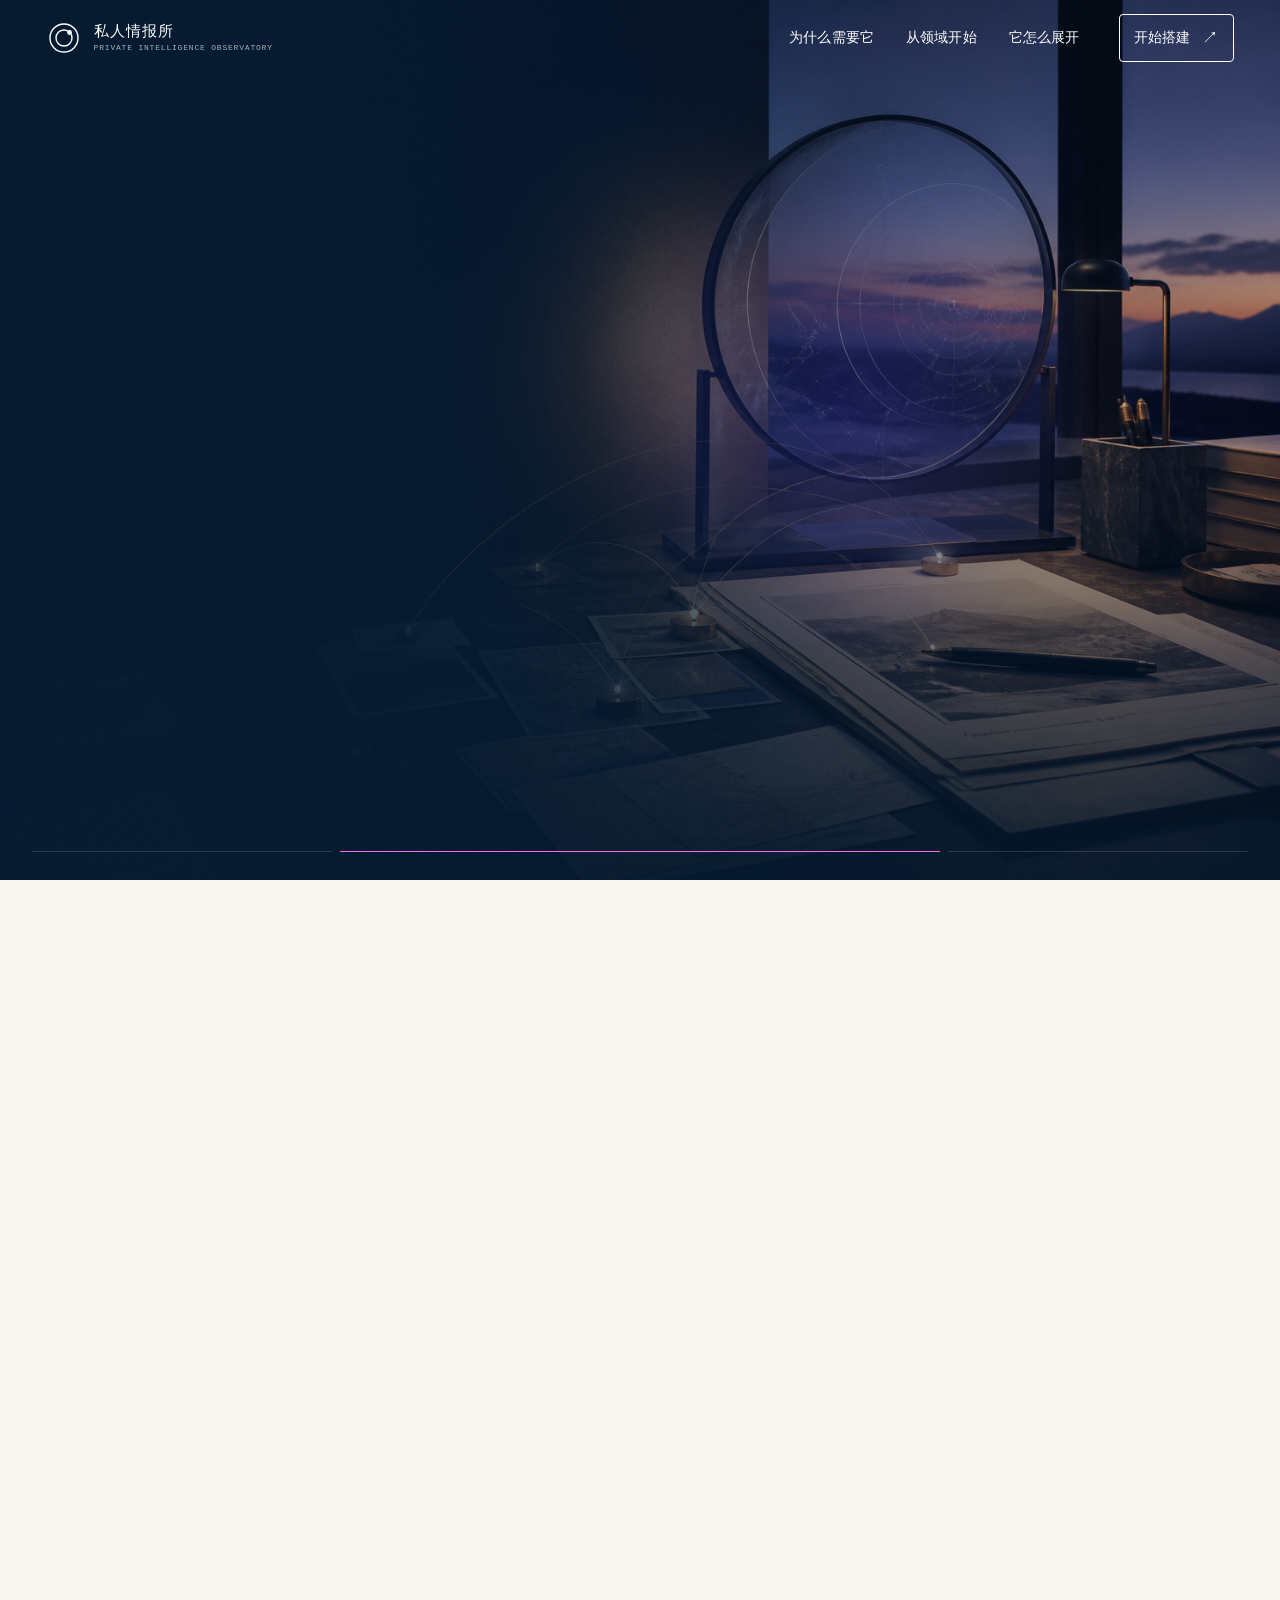
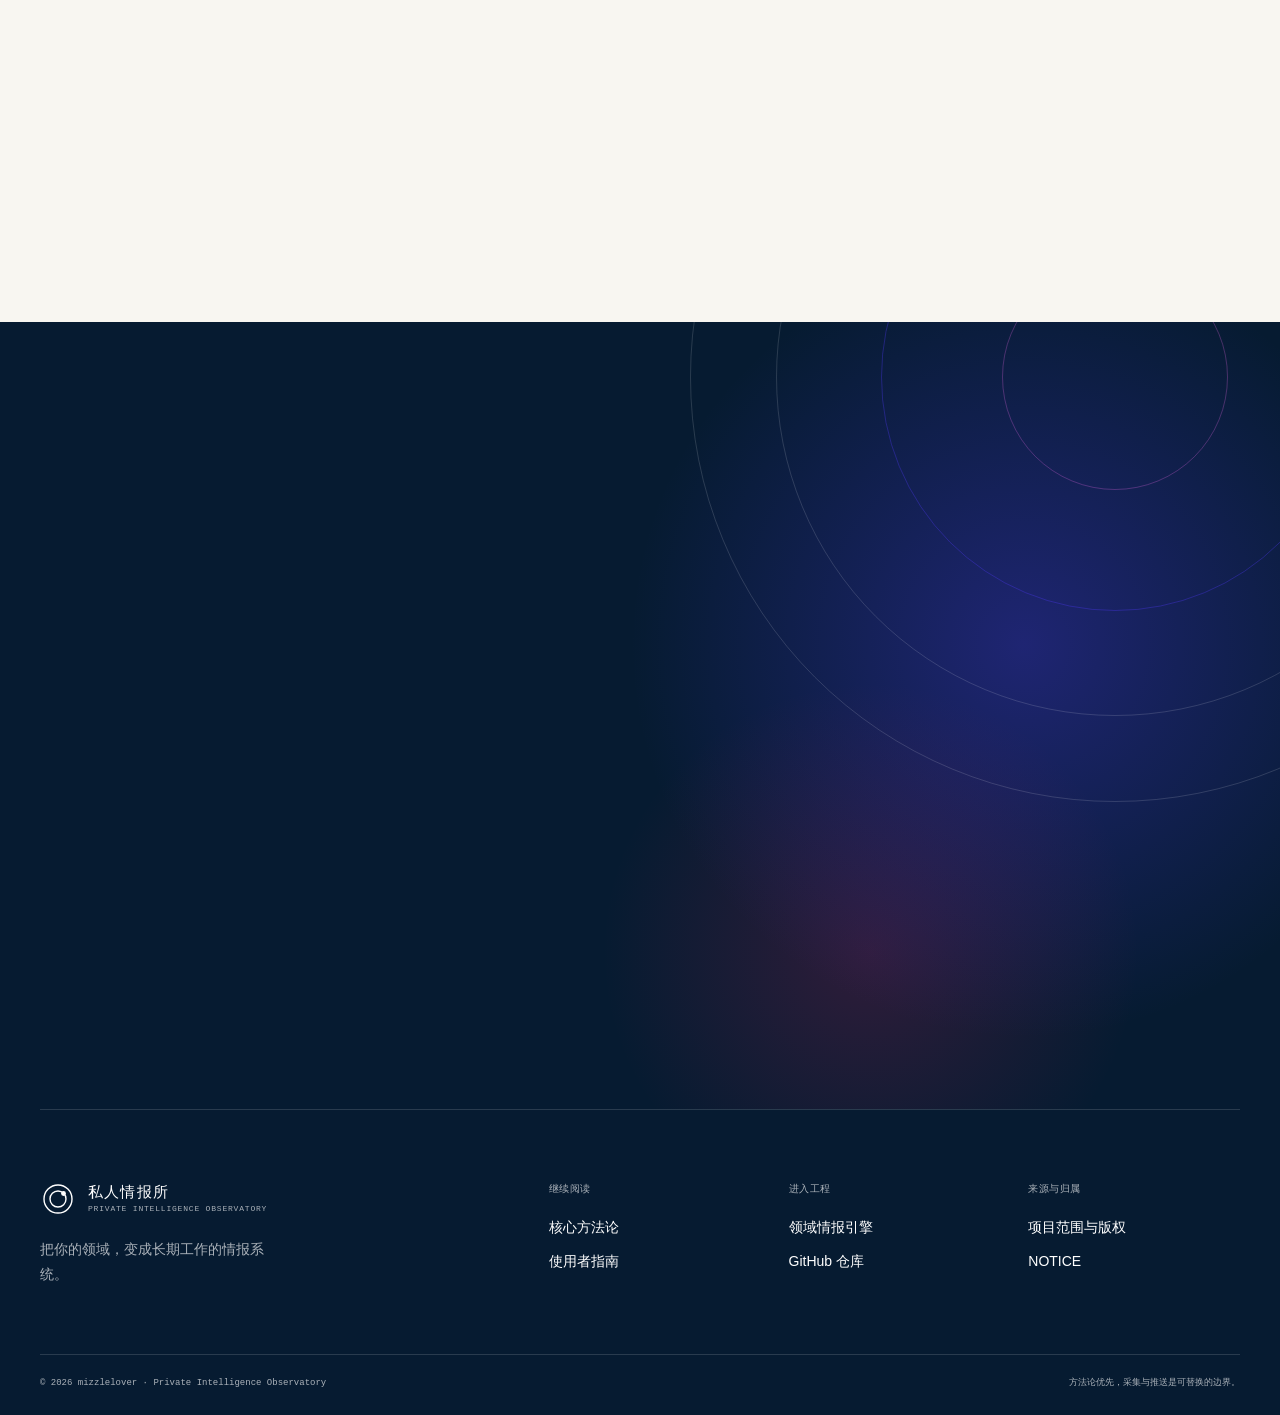
==== commit 6b82e271: "refine domain-first product entry" ====
--- a/index.html
+++ b/index.html
@@ -5,8 +5,9 @@
     <meta name="viewport" content="width=device-width, initial-scale=1" />
     <meta http-equiv="refresh" content="0; url=./demo/" />
     <link rel="canonical" href="https://mizzlelover.github.io/private-intelligence-observatory/demo/" />
+    <link rel="icon" href="data:," />
     <title>私人情报所｜从一个领域开始建立情报知识域</title>
-    <meta name="description" content="你不必先知道该看谁。私人情报所从一个领域关键词开始，帮你建立领域知识域、找到专家与信源，再持续更新和推送。" />
+    <meta name="description" content="给我一个领域，私人情报所帮你把这个领域应有的知识体系与情报体系搭起来，再持续更新和推送。" />
     <style>
       :root {
         --fallback-ink: #061B31;
@@ -57,7 +58,7 @@
     <main>
       <p>PRIVATE INTELLIGENCE OBSERVATORY</p>
       <h1>私人情报所</h1>
-      <p>正在进入面向领域使用者的情报体系演示站。无论你是从零进入领域，还是已有信源但覆盖不够广，私人情报所都从一个领域开始，帮你把知识域搭起来。</p>
+      <p>正在进入面向领域使用者的情报体系演示站。给出一个行业、产业或知识域，私人情报所从一个领域开始，帮你把知识体系与情报体系搭起来。</p>
       <a href="./demo/">进入演示站 <span aria-hidden="true">↗</span></a>
     </main>
   </body>
